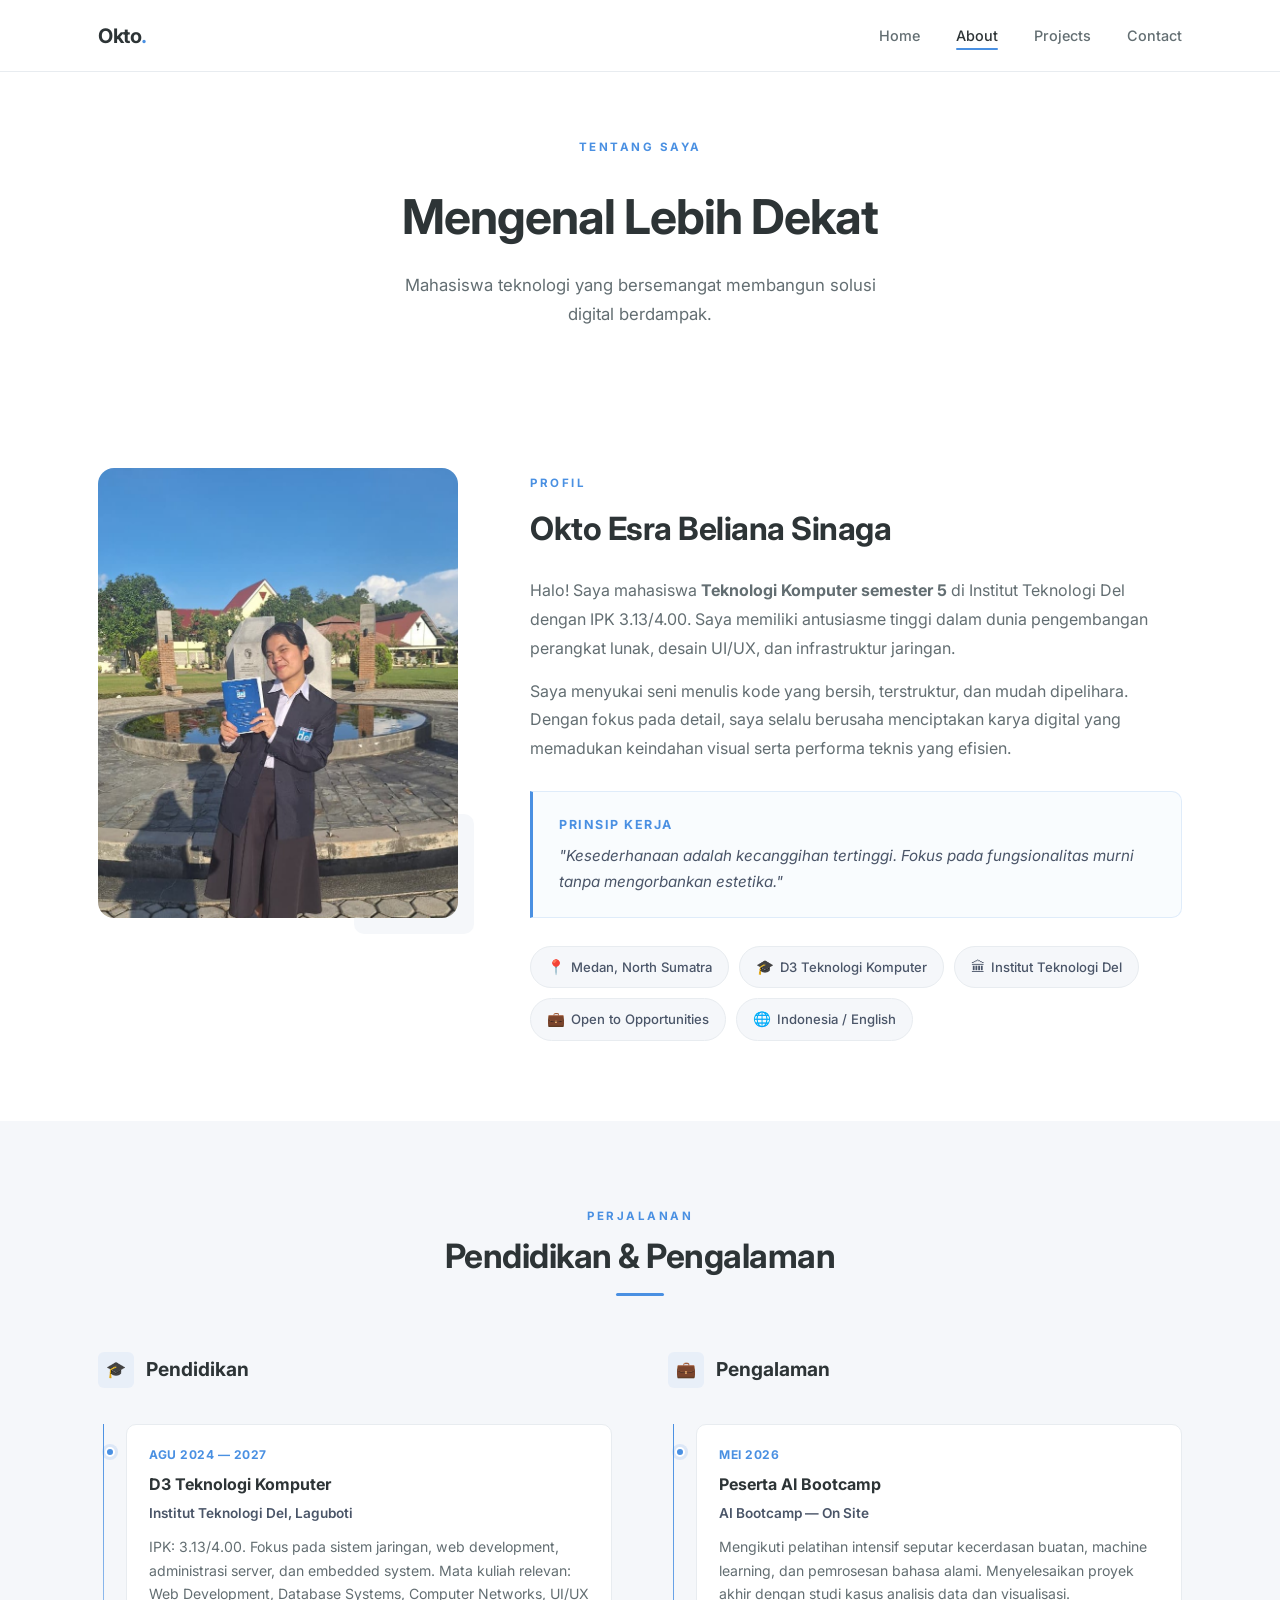
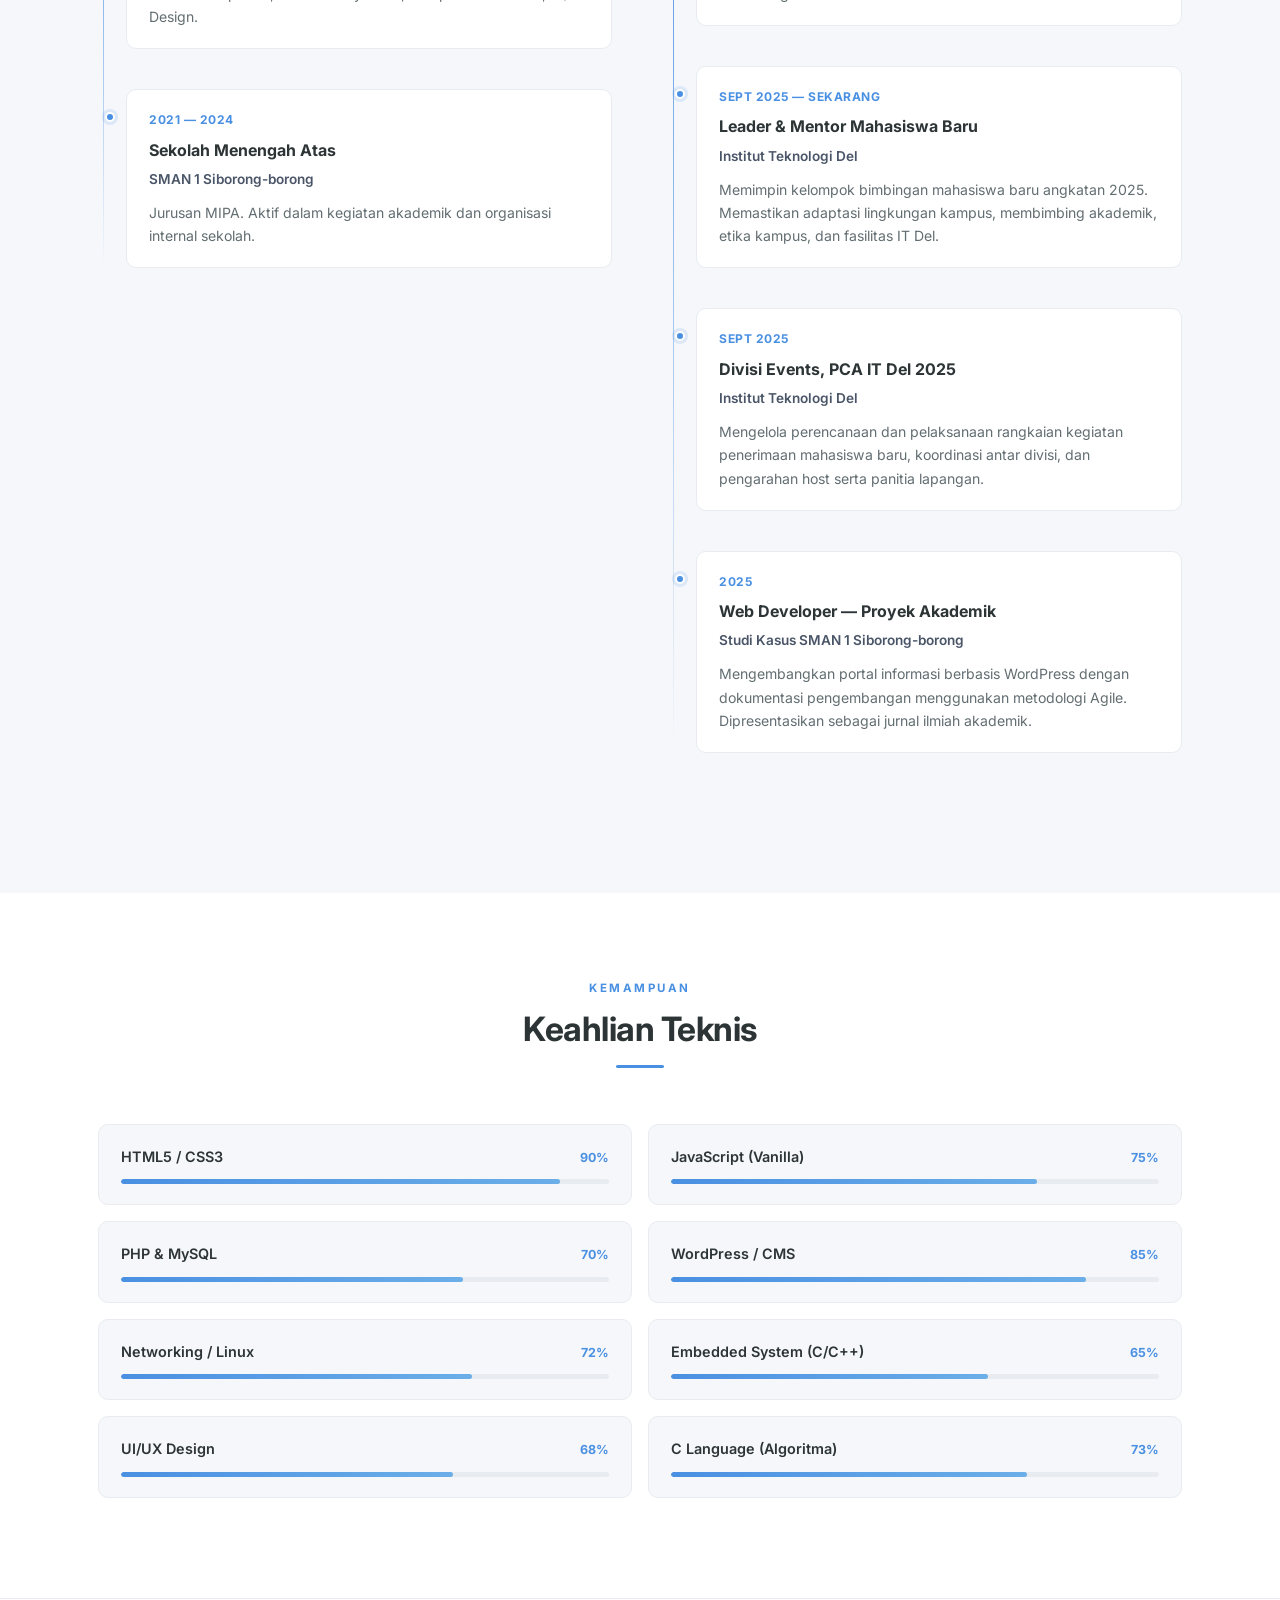
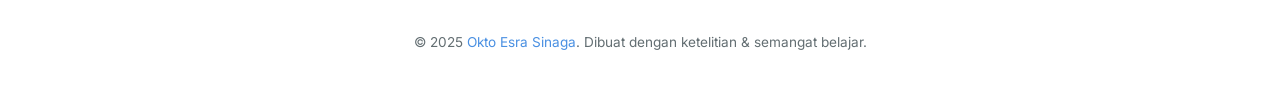
==== about.html @ 5b09cdba "upload portfolio" ====
<!DOCTYPE html>
<html lang="id">
<head>
    <meta charset="UTF-8">
    <meta name="viewport" content="width=device-width, initial-scale=1.0">
    <meta name="description" content="Tentang Okto Esra Sinaga — Mahasiswa Teknologi Komputer IT Del">
    <title>About | Okto Esra Sinaga</title>
    <link rel="stylesheet" href="css/style.css">
    <link rel="stylesheet" href="css/about.css">
</head>
<body>

    <!-- ══ NAVBAR ══ -->
    <nav class="navbar" id="navbar">
        <div class="nav-container">
            <a href="index.html" class="logo">Okto<span>.</span></a>
            <ul class="nav-links">
                <li><a href="index.html"    class="nav-item">Home</a></li>
                <li><a href="about.html"    class="nav-item active">About</a></li>
                <li><a href="projects.html" class="nav-item">Projects</a></li>
                <li><a href="contact.html"  class="nav-item">Contact</a></li>
            </ul>
            <div class="menu-toggle" id="mobile-menu">
                <span class="bar"></span>
                <span class="bar"></span>
                <span class="bar"></span>
            </div>
        </div>
    </nav>

    <!-- ══ PAGE HERO ══ -->
    <section class="page-hero">
        <div class="container">
            <div class="reveal">
                <span class="section-tag">Tentang Saya</span>
                <h1>Mengenal Lebih Dekat</h1>
                <p>Mahasiswa teknologi yang bersemangat membangun solusi digital berdampak.</p>
            </div>
        </div>
    </section>

    <!-- ══ ABOUT PROFILE ══ -->
    <section class="about-profile">
        <div class="container">
            <div class="about-container">

                <!-- Image -->
                <div class="about-img-wrap reveal-left">
                    <div class="about-img-box">
                        <img
                            src="assets/projects/WhatsApp Image 2026-06-15 at 14.28.25.jpeg"
                            alt="Okto Esra Sinaga"
                            onerror="this.src='https://placehold.co/400x500/F5F7FA/636E72?text=Okto+Esra'">
                    </div>
                </div>

                <!-- Info -->
                <div class="about-info reveal-right">
                    <span class="section-tag">Profil</span>
                    <h2>Okto Esra Beliana Sinaga</h2>

                    <p class="bio-text">
                        Halo! Saya mahasiswa <strong>Teknologi Komputer semester 5</strong> di Institut Teknologi Del
                        dengan IPK 3.13/4.00. Saya memiliki antusiasme tinggi dalam dunia
                        pengembangan perangkat lunak, desain UI/UX, dan infrastruktur jaringan.
                    </p>
                    <p class="bio-text">
                        Saya menyukai seni menulis kode yang bersih, terstruktur, dan mudah dipelihara.
                        Dengan fokus pada detail, saya selalu berusaha menciptakan karya digital yang
                        memadukan keindahan visual serta performa teknis yang efisien.
                    </p>

                    <div class="glass-box">
                        <h4>Prinsip Kerja</h4>
                        <p>"Kesederhanaan adalah kecanggihan tertinggi. Fokus pada fungsionalitas murni tanpa mengorbankan estetika."</p>
                    </div>

                    <div class="about-pills">
                        <span class="pill"><span class="pill-icon">📍</span> Medan, North Sumatra</span>
                        <span class="pill"><span class="pill-icon">🎓</span> D3 Teknologi Komputer</span>
                        <span class="pill"><span class="pill-icon">🏛</span> Institut Teknologi Del</span>
                        <span class="pill"><span class="pill-icon">💼</span> Open to Opportunities</span>
                        <span class="pill"><span class="pill-icon">🌐</span> Indonesia / English</span>
                    </div>
                </div>

            </div>
        </div>
    </section>

    <!-- ══ TIMELINE ══ -->
    <section class="timeline-section">
        <div class="container">
            <div class="section-header text-center reveal">
                <span class="section-tag">Perjalanan</span>
                <h2>Pendidikan &amp; Pengalaman</h2>
                <div class="divider"></div>
            </div>

            <div class="timeline-grid">
                <!-- Pendidikan -->
                <div class="reveal-left">
                    <div class="timeline-col-header">
                        <div class="timeline-col-icon">🎓</div>
                        <h3>Pendidikan</h3>
                    </div>
                    <div class="timeline-wrapper">
                        <div class="timeline-item">
                            <span class="time-period">Agu 2024 — 2027</span>
                            <h4>D3 Teknologi Komputer</h4>
                            <p class="institution">Institut Teknologi Del, Laguboti</p>
                            <p class="timeline-desc">
                                IPK: 3.13/4.00. Fokus pada sistem jaringan, web development,
                                administrasi server, dan embedded system. Mata kuliah relevan:
                                Web Development, Database Systems, Computer Networks, UI/UX Design.
                            </p>
                        </div>
                        <div class="timeline-item">
                            <span class="time-period">2021 — 2024</span>
                            <h4>Sekolah Menengah Atas</h4>
                            <p class="institution">SMAN 1 Siborong-borong</p>
                            <p class="timeline-desc">
                                Jurusan MIPA. Aktif dalam kegiatan akademik dan
                                organisasi internal sekolah.
                            </p>
                        </div>
                    </div>
                </div>

                <!-- Pengalaman -->
                <div class="reveal-right">
                    <div class="timeline-col-header">
                        <div class="timeline-col-icon">💼</div>
                        <h3>Pengalaman</h3>
                    </div>
                    <div class="timeline-wrapper">
                        <div class="timeline-item">
                            <span class="time-period">Mei 2026</span>
                            <h4>Peserta AI Bootcamp</h4>
                            <p class="institution">AI Bootcamp — On Site</p>
                            <p class="timeline-desc">
                                Mengikuti pelatihan intensif seputar kecerdasan buatan,
                                machine learning, dan pemrosesan bahasa alami. Menyelesaikan
                                proyek akhir dengan studi kasus analisis data dan visualisasi.
                            </p>
                        </div>
                        <div class="timeline-item">
                            <span class="time-period">Sept 2025 — Sekarang</span>
                            <h4>Leader &amp; Mentor Mahasiswa Baru</h4>
                            <p class="institution">Institut Teknologi Del</p>
                            <p class="timeline-desc">
                                Memimpin kelompok bimbingan mahasiswa baru angkatan 2025.
                                Memastikan adaptasi lingkungan kampus, membimbing akademik,
                                etika kampus, dan fasilitas IT Del.
                            </p>
                        </div>
                        <div class="timeline-item">
                            <span class="time-period">Sept 2025</span>
                            <h4>Divisi Events, PCA IT Del 2025</h4>
                            <p class="institution">Institut Teknologi Del</p>
                            <p class="timeline-desc">
                                Mengelola perencanaan dan pelaksanaan rangkaian kegiatan
                                penerimaan mahasiswa baru, koordinasi antar divisi, dan
                                pengarahan host serta panitia lapangan.
                            </p>
                        </div>
                        <div class="timeline-item">
                            <span class="time-period">2025</span>
                            <h4>Web Developer — Proyek Akademik</h4>
                            <p class="institution">Studi Kasus SMAN 1 Siborong-borong</p>
                            <p class="timeline-desc">
                                Mengembangkan portal informasi berbasis WordPress dengan
                                dokumentasi pengembangan menggunakan metodologi Agile.
                                Dipresentasikan sebagai jurnal ilmiah akademik.
                            </p>
                        </div>
                    </div>
                </div>
            </div>
        </div>
    </section>

    <!-- ══ SKILLS DETAIL ══ -->
    <section class="skills-detail-section">
        <div class="container">
            <div class="section-header text-center reveal">
                <span class="section-tag">Kemampuan</span>
                <h2>Keahlian Teknis</h2>
                <div class="divider"></div>
            </div>

            <div class="skills-detail-grid stagger">
                <div class="skill-bar-item reveal">
                    <div class="skill-bar-label">
                        <span>HTML5 / CSS3</span>
                        <span class="skill-percent">90%</span>
                    </div>
                    <div class="skill-track">
                        <div class="skill-fill" data-width="90"></div>
                    </div>
                </div>
                <div class="skill-bar-item reveal">
                    <div class="skill-bar-label">
                        <span>JavaScript (Vanilla)</span>
                        <span class="skill-percent">75%</span>
                    </div>
                    <div class="skill-track">
                        <div class="skill-fill" data-width="75"></div>
                    </div>
                </div>
                <div class="skill-bar-item reveal">
                    <div class="skill-bar-label">
                        <span>PHP &amp; MySQL</span>
                        <span class="skill-percent">70%</span>
                    </div>
                    <div class="skill-track">
                        <div class="skill-fill" data-width="70"></div>
                    </div>
                </div>
                <div class="skill-bar-item reveal">
                    <div class="skill-bar-label">
                        <span>WordPress / CMS</span>
                        <span class="skill-percent">85%</span>
                    </div>
                    <div class="skill-track">
                        <div class="skill-fill" data-width="85"></div>
                    </div>
                </div>
                <div class="skill-bar-item reveal">
                    <div class="skill-bar-label">
                        <span>Networking / Linux</span>
                        <span class="skill-percent">72%</span>
                    </div>
                    <div class="skill-track">
                        <div class="skill-fill" data-width="72"></div>
                    </div>
                </div>
                <div class="skill-bar-item reveal">
                    <div class="skill-bar-label">
                        <span>Embedded System (C/C++)</span>
                        <span class="skill-percent">65%</span>
                    </div>
                    <div class="skill-track">
                        <div class="skill-fill" data-width="65"></div>
                    </div>
                </div>
                <div class="skill-bar-item reveal">
                    <div class="skill-bar-label">
                        <span>UI/UX Design</span>
                        <span class="skill-percent">68%</span>
                    </div>
                    <div class="skill-track">
                        <div class="skill-fill" data-width="68"></div>
                    </div>
                </div>
                <div class="skill-bar-item reveal">
                    <div class="skill-bar-label">
                        <span>C Language (Algoritma)</span>
                        <span class="skill-percent">73%</span>
                    </div>
                    <div class="skill-track">
                        <div class="skill-fill" data-width="73"></div>
                    </div>
                </div>
            </div>
        </div>
    </section>

    <!-- ══ FOOTER ══ -->
    <footer>
        <p>© 2025 <span>Okto Esra Sinaga</span>. Dibuat dengan ketelitian &amp; semangat belajar.</p>
    </footer>

    <script src="js/script.js"></script>
</body>
</html>
---- css/style.css ----
/* ============================================
   GLOBAL STYLE — style.css
   Portfolio Okto Esra Sinaga
   ============================================ */

@import url('https://fonts.googleapis.com/css2?family=Inter:wght@300;400;500;600;700&family=Playfair+Display:wght@400;500;600&display=swap');

/* ─── Variables ─── */
:root {
    --bg-main:       #FFFFFF;
    --bg-soft:       #F5F7FA;
    --bg-card:       #FAFAFA;
    --accent:        #4A90E2;
    --accent-hover:  #357ABD;
    --accent-light:  rgba(74, 144, 226, 0.08);
    --text-dark:     #2D3436;
    --text-mid:      #4A5568;
    --text-muted:    #636E72;
    --border:        #E8ECF0;
    --border-hover:  #C9D4E0;
    --shadow-xs:     0 1px 4px rgba(0,0,0,0.04);
    --shadow-sm:     0 4px 16px rgba(0,0,0,0.05);
    --shadow-md:     0 8px 32px rgba(0,0,0,0.07);
    --shadow-lg:     0 16px 48px rgba(0,0,0,0.08);
    --radius-sm:     6px;
    --radius-md:     10px;
    --radius-lg:     16px;
    --radius-xl:     24px;
    --ease:          cubic-bezier(0.25, 0.46, 0.45, 0.94);
    --transition:    0.3s var(--ease);
    --font-sans:     'Inter', system-ui, -apple-system, sans-serif;
    --font-serif:    'Playfair Display', Georgia, serif;
    --nav-h:         72px;
}

/* ─── Reset ─── */
*, *::before, *::after { margin: 0; padding: 0; box-sizing: border-box; }

html {
    scroll-behavior: smooth;
    font-size: 16px;
    -webkit-font-smoothing: antialiased;
}

body {
    font-family: var(--font-sans);
    background-color: var(--bg-main);
    color: var(--text-dark);
    line-height: 1.7;
    overflow-x: hidden;
}

img { display: block; max-width: 100%; }
a  { text-decoration: none; color: inherit; }
ul { list-style: none; }
button { font-family: inherit; }

/* ─── Container ─── */
.container {
    width: 100%;
    max-width: 1140px;
    margin: 0 auto;
    padding: 0 28px;
}

/* ─── Navbar ─── */
.navbar {
    position: fixed;
    top: 0; left: 0;
    width: 100%;
    height: var(--nav-h);
    background: rgba(255,255,255,0.92);
    backdrop-filter: blur(12px);
    -webkit-backdrop-filter: blur(12px);
    border-bottom: 1px solid var(--border);
    z-index: 1000;
    transition: box-shadow var(--transition);
}

.navbar.scrolled { box-shadow: var(--shadow-sm); }

.nav-container {
    display: flex;
    align-items: center;
    justify-content: space-between;
    height: 100%;
    max-width: 1140px;
    margin: 0 auto;
    padding: 0 28px;
}

.logo {
    font-size: 1.25rem;
    font-weight: 700;
    letter-spacing: -0.5px;
    color: var(--text-dark);
}
.logo span { color: var(--accent); }

.nav-links {
    display: flex;
    gap: 36px;
}

.nav-item {
    font-size: 0.9rem;
    font-weight: 500;
    color: var(--text-muted);
    position: relative;
    padding: 6px 0;
    transition: color var(--transition);
}

.nav-item::after {
    content: '';
    position: absolute;
    bottom: 0; left: 0;
    width: 0; height: 2px;
    background: var(--accent);
    border-radius: 2px;
    transition: width var(--transition);
}

.nav-item:hover,
.nav-item.active {
    color: var(--text-dark);
}

.nav-item:hover::after,
.nav-item.active::after {
    width: 100%;
}

/* Hamburger */
.menu-toggle {
    display: none;
    flex-direction: column;
    gap: 5px;
    cursor: pointer;
    padding: 4px;
}
.bar {
    width: 24px; height: 2px;
    background: var(--text-dark);
    border-radius: 2px;
    transition: var(--transition);
}

.menu-toggle.active .bar:nth-child(1) { transform: translateY(7px) rotate(45deg); }
.menu-toggle.active .bar:nth-child(2) { opacity: 0; transform: scaleX(0); }
.menu-toggle.active .bar:nth-child(3) { transform: translateY(-7px) rotate(-45deg); }

/* ─── Buttons ─── */
.btn {
    display: inline-flex;
    align-items: center;
    gap: 8px;
    padding: 13px 28px;
    font-size: 0.9rem;
    font-weight: 600;
    border-radius: var(--radius-sm);
    border: 1.5px solid transparent;
    cursor: pointer;
    transition: all 0.3s var(--ease);
    white-space: nowrap;
}

.btn-primary {
    background: var(--text-dark);
    color: #fff;
    border-color: var(--text-dark);
}

.btn-primary:hover {
    background: var(--accent);
    border-color: var(--accent);
    transform: translateY(-2px);
    box-shadow: 0 6px 20px rgba(74,144,226,0.25);
}

.btn-secondary {
    background: transparent;
    color: var(--text-dark);
    border-color: var(--border);
}

.btn-secondary:hover {
    background: var(--bg-soft);
    border-color: var(--text-dark);
    transform: translateY(-2px);
}

/* ─── Section Headers ─── */
.section-tag {
    display: inline-block;
    font-size: 0.72rem;
    font-weight: 700;
    letter-spacing: 2.5px;
    text-transform: uppercase;
    color: var(--accent);
    margin-bottom: 10px;
}

.section-header { margin-bottom: 56px; }

.section-header h2 {
    font-size: 2.1rem;
    font-weight: 700;
    color: var(--text-dark);
    letter-spacing: -0.5px;
    line-height: 1.2;
}

.section-header p {
    font-size: 1.05rem;
    color: var(--text-muted);
    margin-top: 12px;
    max-width: 540px;
}

.text-center { text-align: center; }
.text-center .section-header p { margin: 12px auto 0; }

/* ─── Divider ─── */
.divider {
    width: 48px; height: 3px;
    background: var(--accent);
    border-radius: 2px;
    margin-top: 16px;
}
.text-center .divider { margin: 16px auto 0; }

/* ─── Global Keyframes ─── */
@keyframes fadeUp {
    from { opacity: 0; transform: translateY(32px); }
    to   { opacity: 1; transform: translateY(0); }
}

@keyframes fadeIn {
    from { opacity: 0; }
    to   { opacity: 1; }
}

@keyframes float {
    0%   { transform: translateY(0px); }
    50%  { transform: translateY(-12px); }
    100% { transform: translateY(0px); }
}

@keyframes slideLeft {
    from { opacity: 0; transform: translateX(-40px); }
    to   { opacity: 1; transform: translateX(0); }
}

@keyframes slideRight {
    from { opacity: 0; transform: translateX(40px); }
    to   { opacity: 1; transform: translateX(0); }
}

@keyframes reveal {
    from { opacity: 0; transform: translateY(24px); }
    to   { opacity: 1; transform: translateY(0); }
}

@keyframes scaleIn {
    from { opacity: 0; transform: scale(0.94); }
    to   { opacity: 1; transform: scale(1); }
}

@keyframes pulse {
    0%, 100% { transform: scale(1); opacity: 1; }
    50%       { transform: scale(1.05); opacity: 0.85; }
}

/* ─── Scroll Reveal Classes ─── */
.reveal {
    opacity: 0;
    transform: translateY(28px);
    transition: opacity 0.7s var(--ease), transform 0.7s var(--ease);
}

.reveal.visible {
    opacity: 1;
    transform: translateY(0);
}

.reveal-left {
    opacity: 0;
    transform: translateX(-32px);
    transition: opacity 0.7s var(--ease), transform 0.7s var(--ease);
}

.reveal-left.visible {
    opacity: 1;
    transform: translateX(0);
}

.reveal-right {
    opacity: 0;
    transform: translateX(32px);
    transition: opacity 0.7s var(--ease), transform 0.7s var(--ease);
}

.reveal-right.visible {
    opacity: 1;
    transform: translateX(0);
}

/* Stagger delays for children */
.stagger > *:nth-child(1) { transition-delay: 0s; }
.stagger > *:nth-child(2) { transition-delay: 0.08s; }
.stagger > *:nth-child(3) { transition-delay: 0.16s; }
.stagger > *:nth-child(4) { transition-delay: 0.24s; }
.stagger > *:nth-child(5) { transition-delay: 0.32s; }
.stagger > *:nth-child(6) { transition-delay: 0.40s; }

/* ─── Footer ─── */
footer {
    padding: 32px 0;
    text-align: center;
    border-top: 1px solid var(--border);
    color: var(--text-muted);
    font-size: 0.85rem;
}

footer span { color: var(--accent); }

/* ─── Responsive Navbar ─── */
@media (max-width: 768px) {
    .nav-links {
        position: fixed;
        top: var(--nav-h);
        left: 0; right: 0;
        background: rgba(255,255,255,0.98);
        backdrop-filter: blur(16px);
        flex-direction: column;
        align-items: center;
        gap: 0;
        padding: 20px 0 40px;
        border-bottom: 1px solid var(--border);
        transform: translateY(-120%);
        opacity: 0;
        transition: transform 0.4s var(--ease), opacity 0.4s var(--ease);
        pointer-events: none;
    }

    .nav-links.open {
        transform: translateY(0);
        opacity: 1;
        pointer-events: all;
    }

    .nav-links li { width: 100%; }

    .nav-item {
        display: block;
        padding: 16px 28px;
        font-size: 1rem;
    }

    .nav-item::after { display: none; }

    .menu-toggle { display: flex; }

    .container { padding: 0 20px; }
}
---- css/about.css ----
/* ============================================
   ABOUT PAGE — about.css
   ============================================ */

.page-hero {
    padding: calc(var(--nav-h) + 60px) 0 60px;
    background: var(--bg-main);
    text-align: center;
}

.page-hero h1 {
    font-size: clamp(2rem, 4vw, 3rem);
    font-weight: 700;
    letter-spacing: -1px;
    color: var(--text-dark);
    margin: 8px 0 14px;
}

.page-hero p {
    font-size: 1.05rem;
    color: var(--text-muted);
    max-width: 480px;
    margin: 0 auto;
}

/* ─── About Profile Section ─── */
.about-profile {
    padding: 80px 0;
    background: var(--bg-main);
}

.about-container {
    display: grid;
    grid-template-columns: 360px 1fr;
    gap: 72px;
    align-items: start;
}

/* Image Side */
.about-img-wrap {
    position: relative;
}

.about-img-box {
    border-radius: var(--radius-lg);
    overflow: hidden;
    background: var(--bg-soft);
    aspect-ratio: 4/5;
    position: relative;
}

.about-img-box img {
    width: 100%; height: 100%;
    object-fit: cover;
    transition: transform 0.6s var(--ease);
}

.about-img-box:hover img { transform: scale(1.03); }

/* Accent decorative shape */
.about-img-wrap::after {
    content: '';
    position: absolute;
    bottom: -16px;
    right: -16px;
    width: 120px;
    height: 120px;
    background: var(--bg-soft);
    border-radius: var(--radius-md);
    z-index: -1;
}

/* Info Side */
.about-info .section-tag { margin-bottom: 8px; }

.about-info h2 {
    font-size: 2rem;
    font-weight: 700;
    letter-spacing: -0.5px;
    color: var(--text-dark);
    margin-bottom: 20px;
}

.about-info .bio-text {
    font-size: 1rem;
    color: var(--text-muted);
    line-height: 1.8;
    margin-bottom: 14px;
}

/* Glass quote */
.glass-box {
    margin-top: 28px;
    padding: 22px 26px;
    background: rgba(74, 144, 226, 0.03);
    border: 1px solid rgba(74, 144, 226, 0.15);
    border-left: 3px solid var(--accent);
    border-radius: 0 var(--radius-md) var(--radius-md) 0;
    backdrop-filter: blur(6px);
}

.glass-box h4 {
    font-size: 0.78rem;
    font-weight: 700;
    letter-spacing: 1.5px;
    text-transform: uppercase;
    color: var(--accent);
    margin-bottom: 8px;
}

.glass-box p {
    font-style: italic;
    font-size: 0.95rem;
    color: var(--text-mid);
    line-height: 1.7;
}

/* Quick Info Pills */
.about-pills {
    display: flex;
    flex-wrap: wrap;
    gap: 10px;
    margin-top: 28px;
}

.pill {
    display: inline-flex;
    align-items: center;
    gap: 6px;
    padding: 8px 16px;
    background: var(--bg-soft);
    border: 1px solid var(--border);
    border-radius: 40px;
    font-size: 0.82rem;
    font-weight: 500;
    color: var(--text-mid);
    transition: all var(--transition);
}

.pill:hover {
    background: var(--accent-light);
    border-color: rgba(74,144,226,0.3);
    color: var(--accent);
}

.pill-icon { font-size: 0.9rem; }

/* ─── Timeline Section ─── */
.timeline-section {
    padding: 80px 0 100px;
    background: var(--bg-soft);
}

.timeline-grid {
    display: grid;
    grid-template-columns: 1fr 1fr;
    gap: 56px;
}

.timeline-col-header {
    display: flex;
    align-items: center;
    gap: 12px;
    margin-bottom: 36px;
}

.timeline-col-header h3 {
    font-size: 1.2rem;
    font-weight: 700;
    color: var(--text-dark);
}

.timeline-col-icon {
    width: 36px; height: 36px;
    background: var(--accent-light);
    border-radius: var(--radius-sm);
    display: flex;
    align-items: center;
    justify-content: center;
    font-size: 1rem;
}

.timeline-wrapper {
    position: relative;
    padding-left: 28px;
}

.timeline-wrapper::before {
    content: '';
    position: absolute;
    left: 5px; top: 0;
    bottom: 0;
    width: 1px;
    background: linear-gradient(to bottom, var(--accent), transparent);
}

.timeline-item {
    position: relative;
    margin-bottom: 40px;
    padding: 20px 22px;
    background: var(--bg-main);
    border: 1px solid var(--border);
    border-radius: var(--radius-md);
    transition: all var(--transition);
}

.timeline-item:hover {
    border-color: rgba(74,144,226,0.25);
    box-shadow: var(--shadow-sm);
    transform: translateX(4px);
}

.timeline-item::before {
    content: '';
    position: absolute;
    left: -22px; top: 22px;
    width: 10px; height: 10px;
    background: var(--accent);
    border: 2px solid var(--bg-main);
    border-radius: 50%;
    box-shadow: 0 0 0 3px rgba(74,144,226,0.15);
}

.time-period {
    font-size: 0.75rem;
    font-weight: 700;
    color: var(--accent);
    letter-spacing: 0.5px;
    text-transform: uppercase;
    margin-bottom: 6px;
    display: block;
}

.timeline-item h4 {
    font-size: 1rem;
    font-weight: 700;
    color: var(--text-dark);
    margin-bottom: 4px;
}

.institution {
    font-size: 0.85rem;
    font-weight: 600;
    color: var(--text-mid);
    margin-bottom: 10px;
}

.timeline-desc {
    font-size: 0.88rem;
    color: var(--text-muted);
    line-height: 1.65;
}

/* ─── Skills Bar Section ─── */
.skills-detail-section {
    padding: 80px 0 100px;
    background: var(--bg-main);
}

.skills-detail-grid {
    display: grid;
    grid-template-columns: 1fr 1fr;
    gap: 16px;
}

.skill-bar-item {
    padding: 20px 22px;
    background: var(--bg-soft);
    border: 1px solid var(--border);
    border-radius: var(--radius-md);
    transition: all var(--transition);
}

.skill-bar-item:hover {
    box-shadow: var(--shadow-sm);
    border-color: var(--border-hover);
}

.skill-bar-label {
    display: flex;
    justify-content: space-between;
    align-items: center;
    margin-bottom: 10px;
}

.skill-bar-label span:first-child {
    font-size: 0.9rem;
    font-weight: 600;
    color: var(--text-dark);
}

.skill-percent {
    font-size: 0.78rem;
    font-weight: 700;
    color: var(--accent);
}

.skill-track {
    height: 5px;
    background: var(--border);
    border-radius: 3px;
    overflow: hidden;
}

.skill-fill {
    height: 100%;
    background: linear-gradient(90deg, var(--accent), #6BAEE8);
    border-radius: 3px;
    width: 0;
    transition: width 1.2s var(--ease);
}

/* ─── Responsive ─── */
@media (max-width: 1024px) {
    .about-container { grid-template-columns: 1fr; gap: 40px; }
    .about-img-wrap { max-width: 320px; margin: 0 auto; }
    .timeline-grid  { grid-template-columns: 1fr; gap: 40px; }
    .skills-detail-grid { grid-template-columns: 1fr; }
}
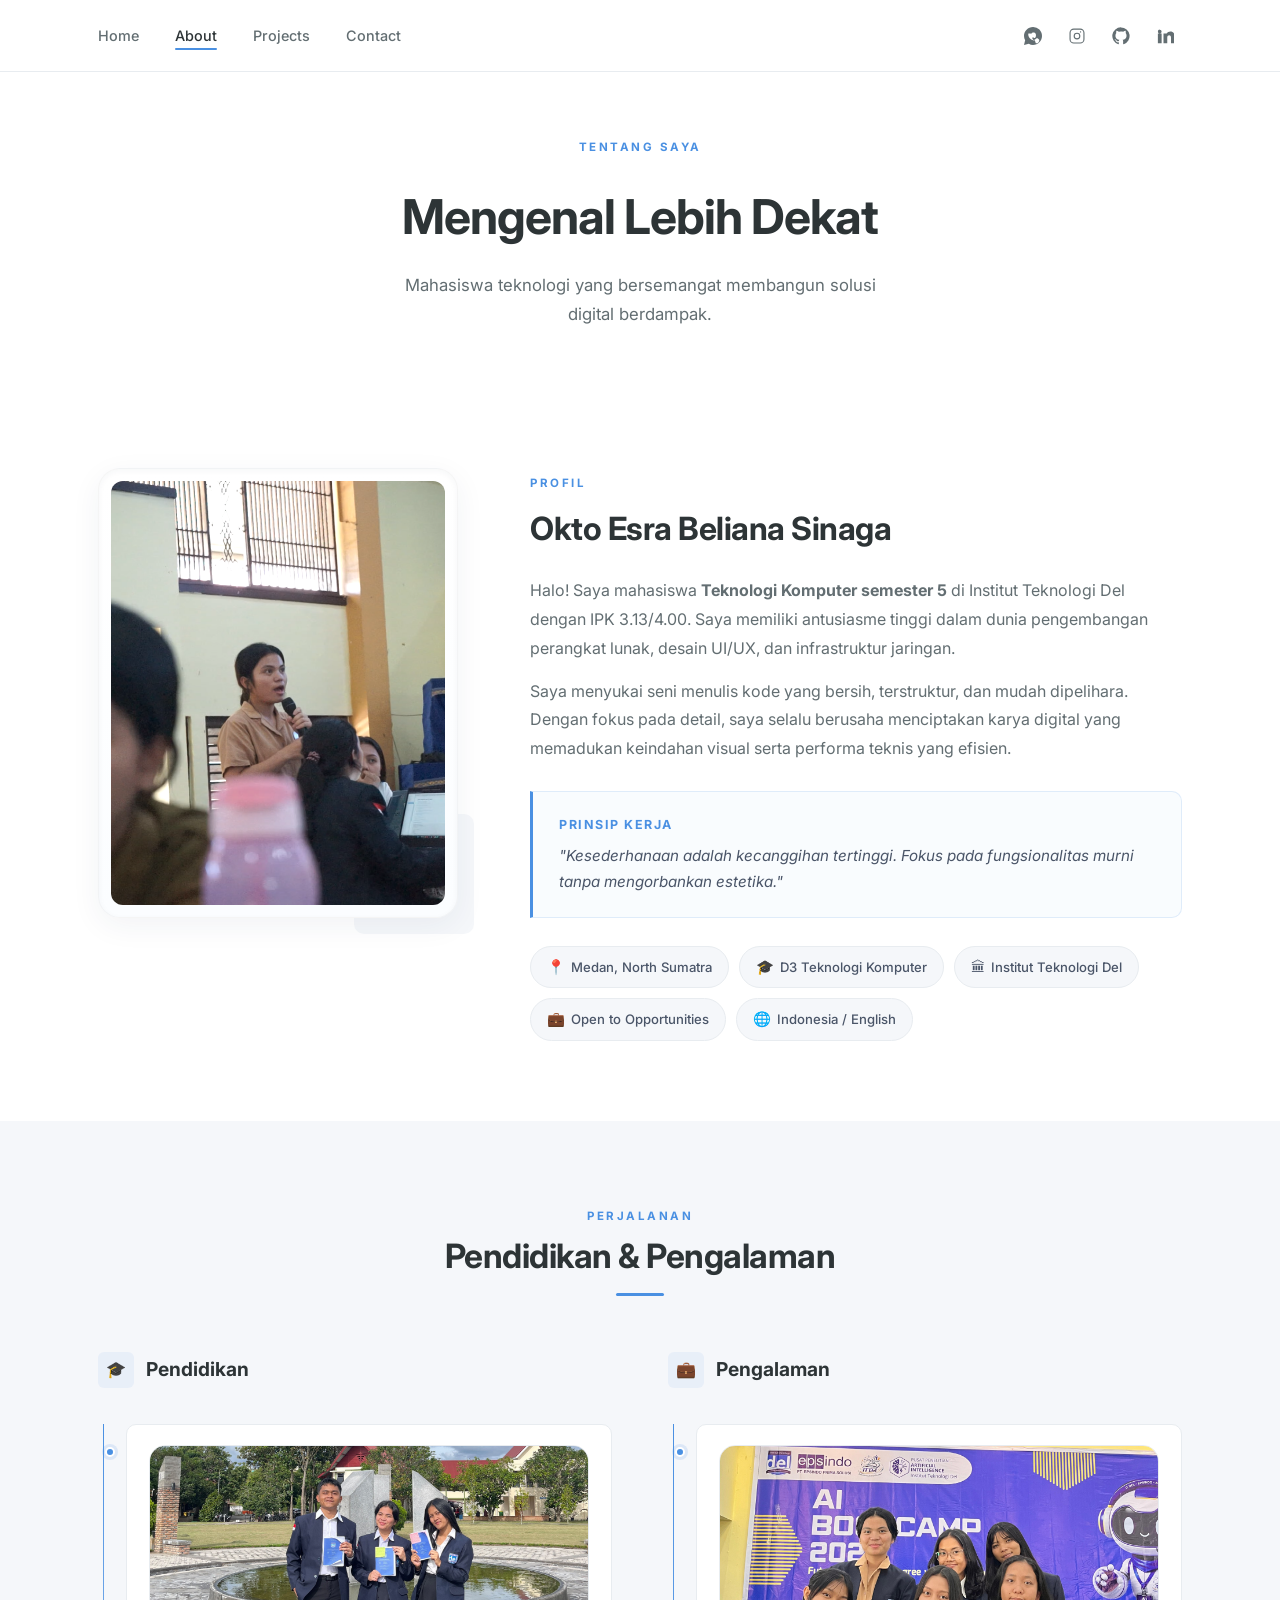
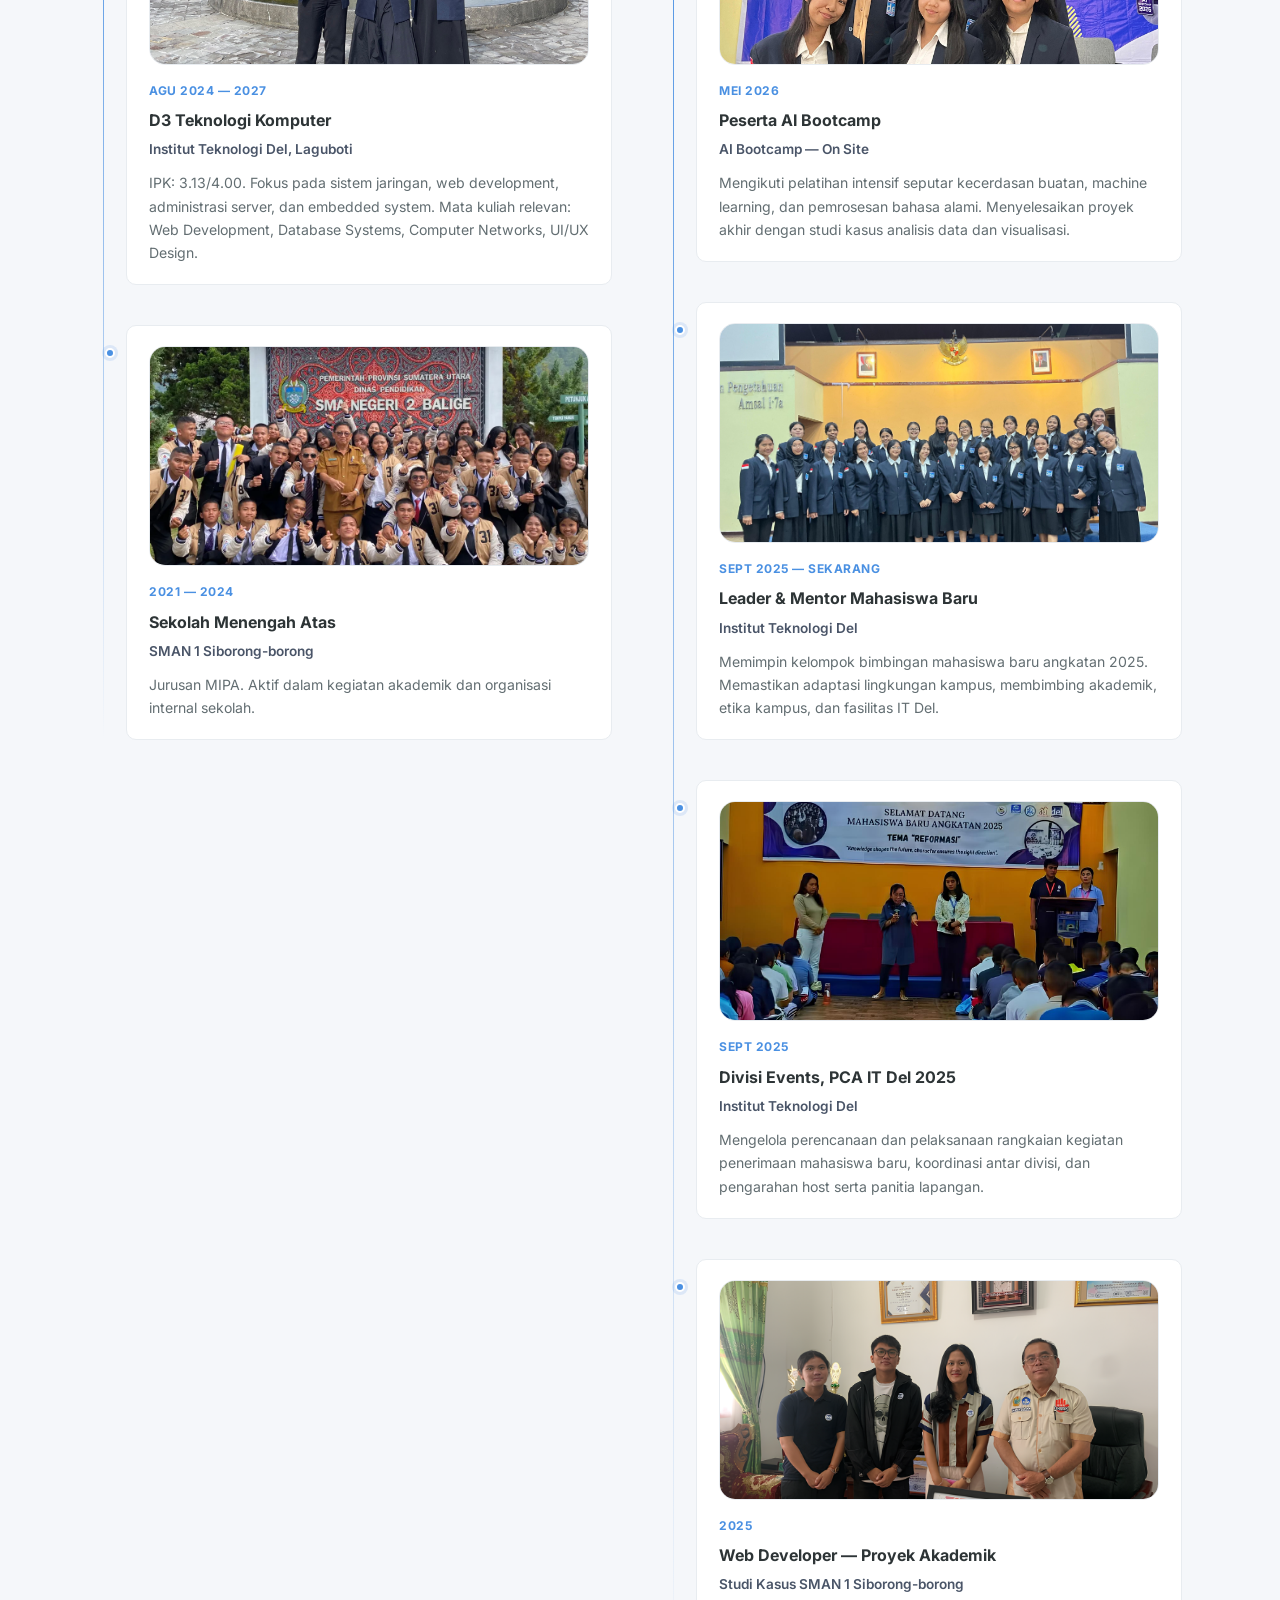
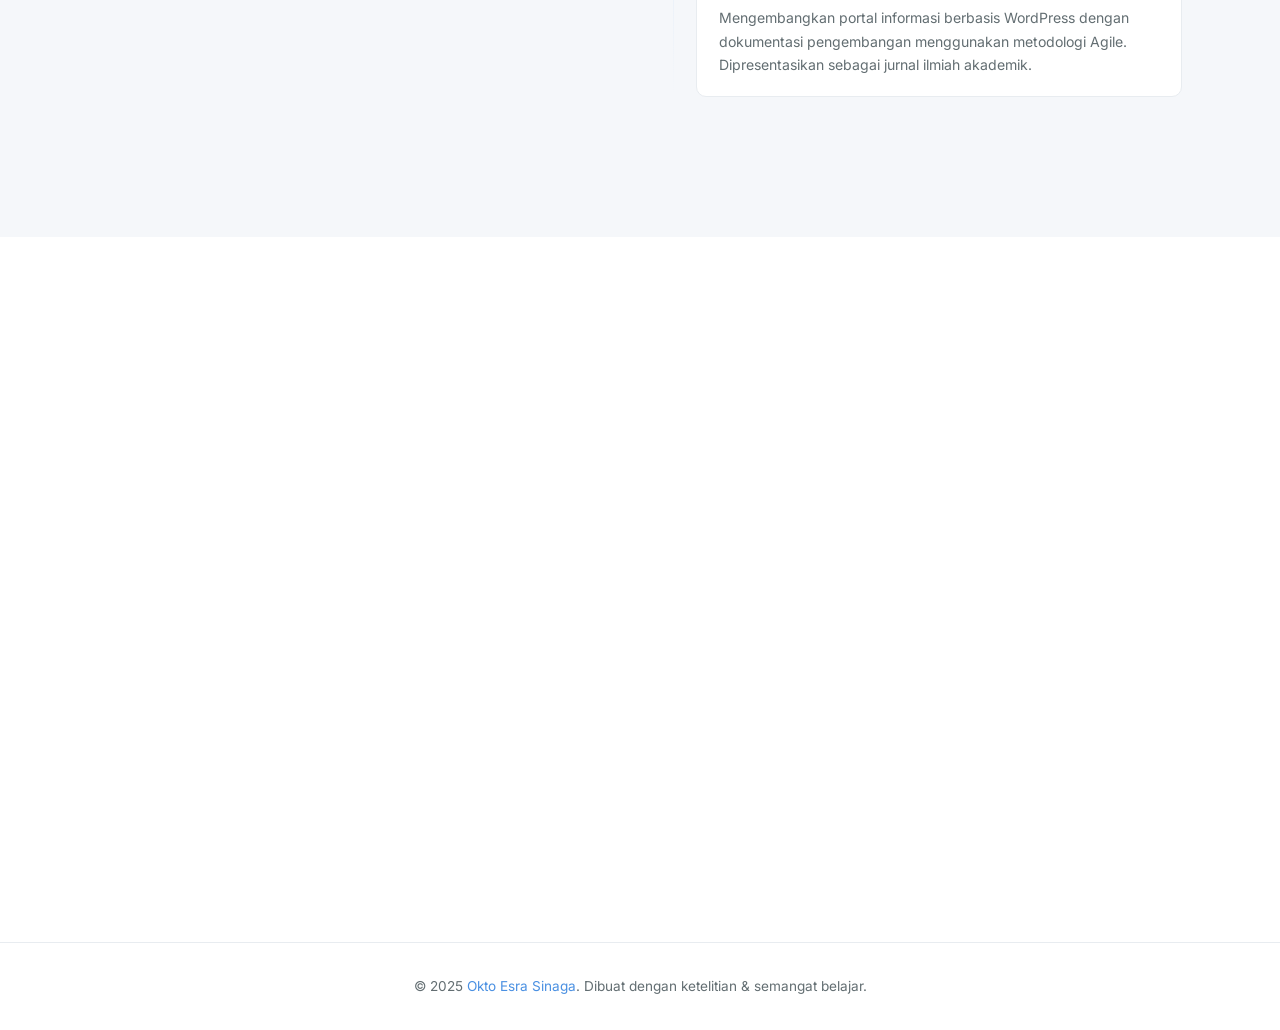
==== commit e1856f73: "Update portfolio" ====
--- a/about.html
+++ b/about.html
@@ -13,13 +13,18 @@
     <!-- ══ NAVBAR ══ -->
     <nav class="navbar" id="navbar">
         <div class="nav-container">
-            <a href="index.html" class="logo">Okto<span>.</span></a>
             <ul class="nav-links">
                 <li><a href="index.html"    class="nav-item">Home</a></li>
                 <li><a href="about.html"    class="nav-item active">About</a></li>
                 <li><a href="projects.html" class="nav-item">Projects</a></li>
                 <li><a href="contact.html"  class="nav-item">Contact</a></li>
             </ul>
+            <div class="nav-social">
+                <a href="https://wa.me/6281234567890" class="nav-social-link" target="_blank" rel="noreferrer noopener" aria-label="WhatsApp"><svg viewBox="0 0 24 24" aria-hidden="true"><path d="M20.52 3.48A11.93 11.93 0 0 0 12 0C5.37 0 0 5.37 0 12c0 2.12.56 4.08 1.53 5.77L0 24l6.43-1.68A11.94 11.94 0 0 0 12 24c6.63 0 12-5.37 12-12 0-3.21-1.25-6.2-3.48-8.52Zm-6.14 14.3c-.43.12-.78.22-1.16.22-.72 0-1.44-.19-2.16-.57-1.86-.78-3.46-2.2-4.5-4.02-.63-1.16-.94-2.34-.87-3.6.05-1.05.3-1.07.96-1.09.52-.02 1.07-.01 1.6.02.47.03.66.14.8.18.13.03.28.05.44-.02.05-.01.42-.17.51-.22.16-.08.3-.18.44-.28.24-.19.39-.42.66-.6.24-.16.5-.27.8-.34.54-.12 1.07-.12 1.61 0 .58.13.93.35 1.2.57.26.21.49.45.65.72.24.38.42.8.5 1.33.05.33.08.7.08 1.14 0 .84-.16 1.58-.48 2.23-.15.3-.47.75-.58.9-.1.13-.2.25-.29.29-.25.09-.55.02-.8-.12-.25-.14-.81-.38-1.14-.5-.28-.1-.54-.15-.72-.15-.22 0-.36.03-.44.05-.12.03-.18.09-.25.16-.06.06-.13.15-.16.27-.03.13-.03.31.01.54.05.25.16.6.34.95.34.62.72 1.04 1.06 1.26.34.21.68.26.99.2.29-.05.7-.24 1.19-.56.28-.18.61-.47 1-.84.02-.02.04-.03.06-.05.12-.12.24-.21.34-.28.05-.04.09-.08.14-.12.15-.13.28-.22.39-.27.13-.06.3-.11.5-.11.64 0 1.27.15 1.8.45.5.28.9.67 1.14 1.17.24.5.33 1.08.27 1.64-.12 1.08-.72 2-1.56 2.62-.86.63-1.93.88-2.99.7Z"/></svg></a>
+                <a href="https://instagram.com/yourusername" class="nav-social-link" target="_blank" rel="noreferrer noopener" aria-label="Instagram"><svg viewBox="0 0 24 24" aria-hidden="true"><path d="M7.75 2h8.5A5.75 5.75 0 0 1 22 7.75v8.5A5.75 5.75 0 0 1 16.25 22h-8.5A5.75 5.75 0 0 1 2 16.25v-8.5A5.75 5.75 0 0 1 7.75 2Zm0 1.5A4.25 4.25 0 0 0 3.5 7.75v8.5A4.25 4.25 0 0 0 7.75 20.5h8.5A4.25 4.25 0 0 0 20.5 16.25v-8.5A4.25 4.25 0 0 0 16.25 3.5h-8.5Zm8.88 2.13a.88.88 0 1 1 0 1.75.88.88 0 0 1 0-1.75ZM12 7.5a4.5 4.5 0 1 1 0 9 4.5 4.5 0 0 1 0-9Zm0 1.5a3 3 0 1 0 0 6 3 3 0 0 0 0-6Z"/></svg></a>
+                <a href="https://github.com/yourusername" class="nav-social-link" target="_blank" rel="noreferrer noopener" aria-label="GitHub"><svg viewBox="0 0 24 24" aria-hidden="true"><path d="M12 .5a11.5 11.5 0 0 0-3.64 22.44c.58.1.79-.25.79-.56 0-.28-.01-1.02-.02-2-3.22.7-3.9-1.55-3.9-1.55-.53-1.35-1.28-1.71-1.28-1.71-1.05-.72.08-.7.08-.7 1.16.08 1.77 1.19 1.77 1.19 1.03 1.77 2.7 1.26 3.36.97.1-.76.4-1.26.72-1.55-2.57-.29-5.27-1.29-5.27-5.74 0-1.27.45-2.31 1.19-3.13-.12-.29-.52-1.45.11-3.02 0 0 .97-.31 3.18 1.19a11.02 11.02 0 0 1 2.9-.39c.98 0 1.97.13 2.9.39 2.2-1.5 3.17-1.19 3.17-1.19.63 1.57.24 2.73.12 3.02.74.82 1.19 1.86 1.19 3.13 0 4.45-2.7 5.44-5.28 5.73.41.35.78 1.06.78 2.14 0 1.55-.01 2.8-.01 3.17 0 .31.21.67.8.56A11.5 11.5 0 0 0 12 .5Z"/></svg></a>
+                <a href="https://linkedin.com/in/yourusername" class="nav-social-link" target="_blank" rel="noreferrer noopener" aria-label="LinkedIn"><svg viewBox="0 0 24 24" aria-hidden="true"><path d="M4.98 3.5a2.5 2.5 0 1 1-.01 5.01 2.5 2.5 0 0 1 .01-5.01ZM2.5 21.5h5V8.75h-5V21.5Zm7.5 0h5v-7.3c0-3.9 5-4.2 5 0v7.3h5v-8.8c0-8.2-8.8-7.9-10.8-3.9V8.75h-4.2V21.5Z"/></svg></a>
+            </div>
             <div class="menu-toggle" id="mobile-menu">
                 <span class="bar"></span>
                 <span class="bar"></span>
@@ -44,13 +49,13 @@
         <div class="container">
             <div class="about-container">
 
-                <!-- Image -->
+                <!-- Image (wall style) -->
                 <div class="about-img-wrap reveal-left">
-                    <div class="about-img-box">
+                    <div class="about-img-box wall-style">
                         <img
-                            src="assets/projects/WhatsApp Image 2026-06-15 at 14.28.25.jpeg"
+                            src="assets/about/Screenshot 2026-08-10 152230.png"
                             alt="Okto Esra Sinaga"
-                            onerror="this.src='https://placehold.co/400x500/F5F7FA/636E72?text=Okto+Esra'">
+                            onerror="this.src='https://placehold.co/600x800/F5F7FA/636E72?text=Okto+Esra'">
                     </div>
                 </div>
 
@@ -106,6 +111,9 @@
                     </div>
                     <div class="timeline-wrapper">
                         <div class="timeline-item">
+                            <div class="timeline-photo">
+                                <img src="assets/about/IMG-20260610-WA0049.jpg.jpeg" alt="Institut Teknologi Del" onerror="this.src='https://placehold.co/400x240/F5F7FA/636E72?text=IT+Del'">
+                            </div>
                             <span class="time-period">Agu 2024 — 2027</span>
                             <h4>D3 Teknologi Komputer</h4>
                             <p class="institution">Institut Teknologi Del, Laguboti</p>
@@ -116,6 +124,9 @@
                             </p>
                         </div>
                         <div class="timeline-item">
+                            <div class="timeline-photo">
+                                <img src="assets/about/654320651_18084388901339641_1363516200887451297_n.webp" alt="SMAN 1 Siborong-borong" onerror="this.src='https://placehold.co/400x240/F5F7FA/636E72?text=SMAN+1'">
+                            </div>
                             <span class="time-period">2021 — 2024</span>
                             <h4>Sekolah Menengah Atas</h4>
                             <p class="institution">SMAN 1 Siborong-borong</p>
@@ -135,6 +146,9 @@
                     </div>
                     <div class="timeline-wrapper">
                         <div class="timeline-item">
+                            <div class="timeline-photo">
+                                <img src="assets/about/IMG-20260530-WA0311.png" alt="AI Bootcamp" onerror="this.src='https://placehold.co/400x240/F5F7FA/636E72?text=AI+Bootcamp'">
+                            </div>
                             <span class="time-period">Mei 2026</span>
                             <h4>Peserta AI Bootcamp</h4>
                             <p class="institution">AI Bootcamp — On Site</p>
@@ -145,6 +159,9 @@
                             </p>
                         </div>
                         <div class="timeline-item">
+                            <div class="timeline-photo">
+                                <img src="assets/about/1000134125.jpg.jpeg" alt="Leader & Mentor Mahasiswa Baru" onerror="this.src='https://placehold.co/400x240/F5F7FA/636E72?text=Leader+Mentor'">
+                            </div>
                             <span class="time-period">Sept 2025 — Sekarang</span>
                             <h4>Leader &amp; Mentor Mahasiswa Baru</h4>
                             <p class="institution">Institut Teknologi Del</p>
@@ -155,6 +172,9 @@
                             </p>
                         </div>
                         <div class="timeline-item">
+                            <div class="timeline-photo">
+                                <img src="assets/about/1000134126.jpg (1).jpeg" alt="Divisi Events PCA IT Del" onerror="this.src='https://placehold.co/400x240/F5F7FA/636E72?text=Event+Team'">
+                            </div>
                             <span class="time-period">Sept 2025</span>
                             <h4>Divisi Events, PCA IT Del 2025</h4>
                             <p class="institution">Institut Teknologi Del</p>
@@ -165,6 +185,9 @@
                             </p>
                         </div>
                         <div class="timeline-item">
+                            <div class="timeline-photo">
+                                <img src="assets/about/Picture1.png" alt="Web Developer Proyek Akademik" onerror="this.src='https://placehold.co/400x240/F5F7FA/636E72?text=Web+Developer'">
+                            </div>
                             <span class="time-period">2025</span>
                             <h4>Web Developer — Proyek Akademik</h4>
                             <p class="institution">Studi Kasus SMAN 1 Siborong-borong</p>
@@ -272,5 +295,6 @@
     </footer>
 
     <script src="js/script.js"></script>
+    
 </body>
 </html>
--- a/css/style.css
+++ b/css/style.css
@@ -102,6 +102,36 @@
     gap: 36px;
 }
 
+.nav-social {
+    display: flex;
+    align-items: center;
+    gap: 10px;
+    margin-left: auto;
+}
+
+.nav-social-link {
+    display: inline-flex;
+    align-items: center;
+    justify-content: center;
+    width: 34px;
+    height: 34px;
+    border-radius: 50%;
+    color: var(--text-muted);
+    transition: color var(--transition), background var(--transition), transform var(--transition);
+}
+
+.nav-social-link:hover {
+    color: var(--accent);
+    background: rgba(74, 144, 226, 0.08);
+    transform: translateY(-1px);
+}
+
+.nav-social-link svg {
+    width: 18px;
+    height: 18px;
+    fill: currentColor;
+}
+
 .nav-item {
     font-size: 0.9rem;
     font-weight: 500;
--- a/css/about.css
+++ b/css/about.css
@@ -49,13 +49,30 @@
     position: relative;
 }
 
-.about-img-box img {
+.about-img-box img,
+.about-img-box video {
     width: 100%; height: 100%;
     object-fit: cover;
     transition: transform 0.6s var(--ease);
-}
-
-.about-img-box:hover img { transform: scale(1.03); }
+    display: block;
+}
+
+.about-img-box video { background: #000; }
+
+.about-img-box:hover img,
+.about-img-box:hover video { transform: scale(1.03); }
+
+/* Wall / framed photo style */
+.about-img-box.wall-style {
+    padding: 12px;
+    background: linear-gradient(180deg, #ffffff, #fbfdff);
+    border-radius: calc(var(--radius-lg) + 6px);
+    box-shadow: 0 8px 30px rgba(37,51,84,0.06), 0 2px 6px rgba(37,51,84,0.04) inset;
+    border: 1px solid rgba(0,0,0,0.04);
+}
+.about-img-box.wall-style img {
+    border-radius: calc(var(--radius-lg) - 4px);
+}
 
 /* Accent decorative shape */
 .about-img-wrap::after {
@@ -194,7 +211,7 @@
     background: linear-gradient(to bottom, var(--accent), transparent);
 }
 
-.timeline-item {
+ .timeline-item {
     position: relative;
     margin-bottom: 40px;
     padding: 20px 22px;
@@ -202,6 +219,27 @@
     border: 1px solid var(--border);
     border-radius: var(--radius-md);
     transition: all var(--transition);
+}
+
+.timeline-photo {
+    width: 100%;
+    max-height: 220px;
+    overflow: hidden;
+    border-radius: var(--radius-lg);
+    margin-bottom: 16px;
+    border: 1px solid var(--border);
+}
+
+.timeline-photo img {
+    width: 100%;
+    height: 220px;
+    object-fit: cover;
+    display: block;
+    transition: transform 0.4s var(--ease);
+}
+
+.timeline-photo img:hover {
+    transform: scale(1.05);
 }
 
 .timeline-item:hover {
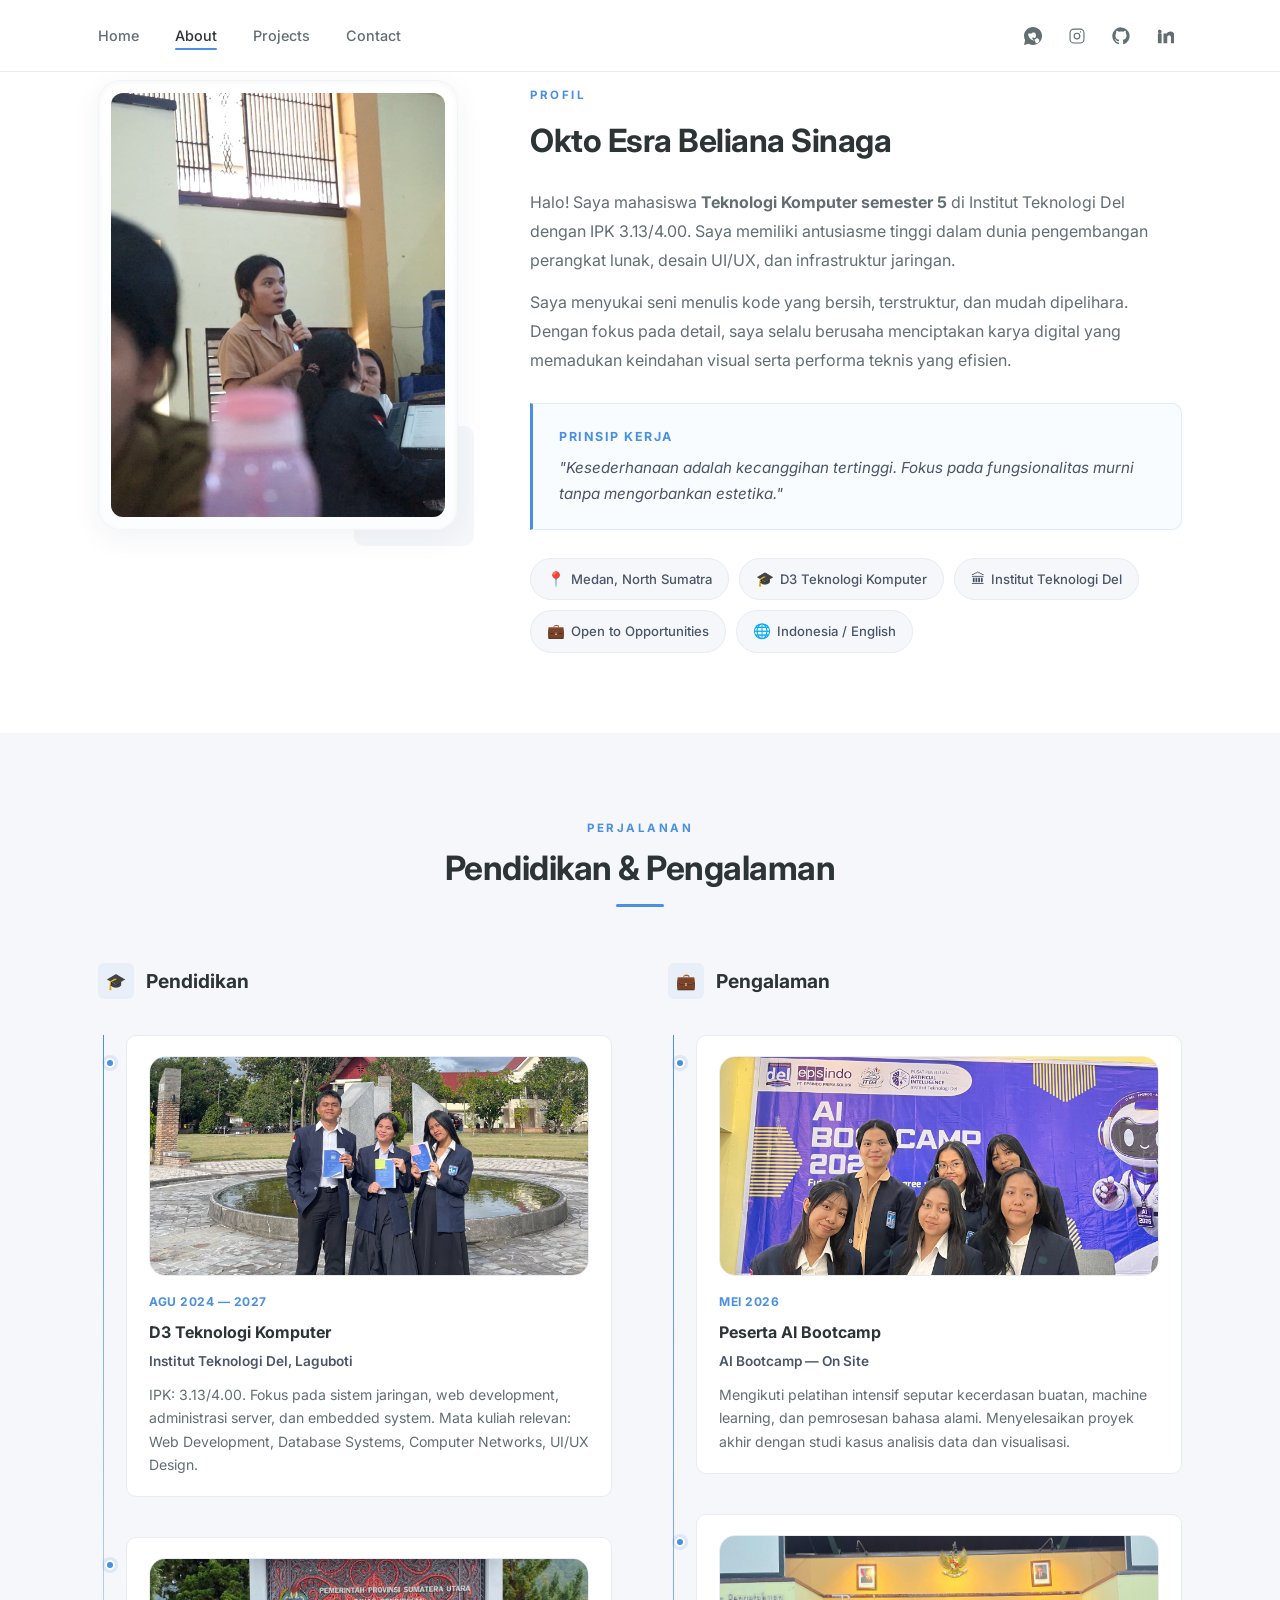
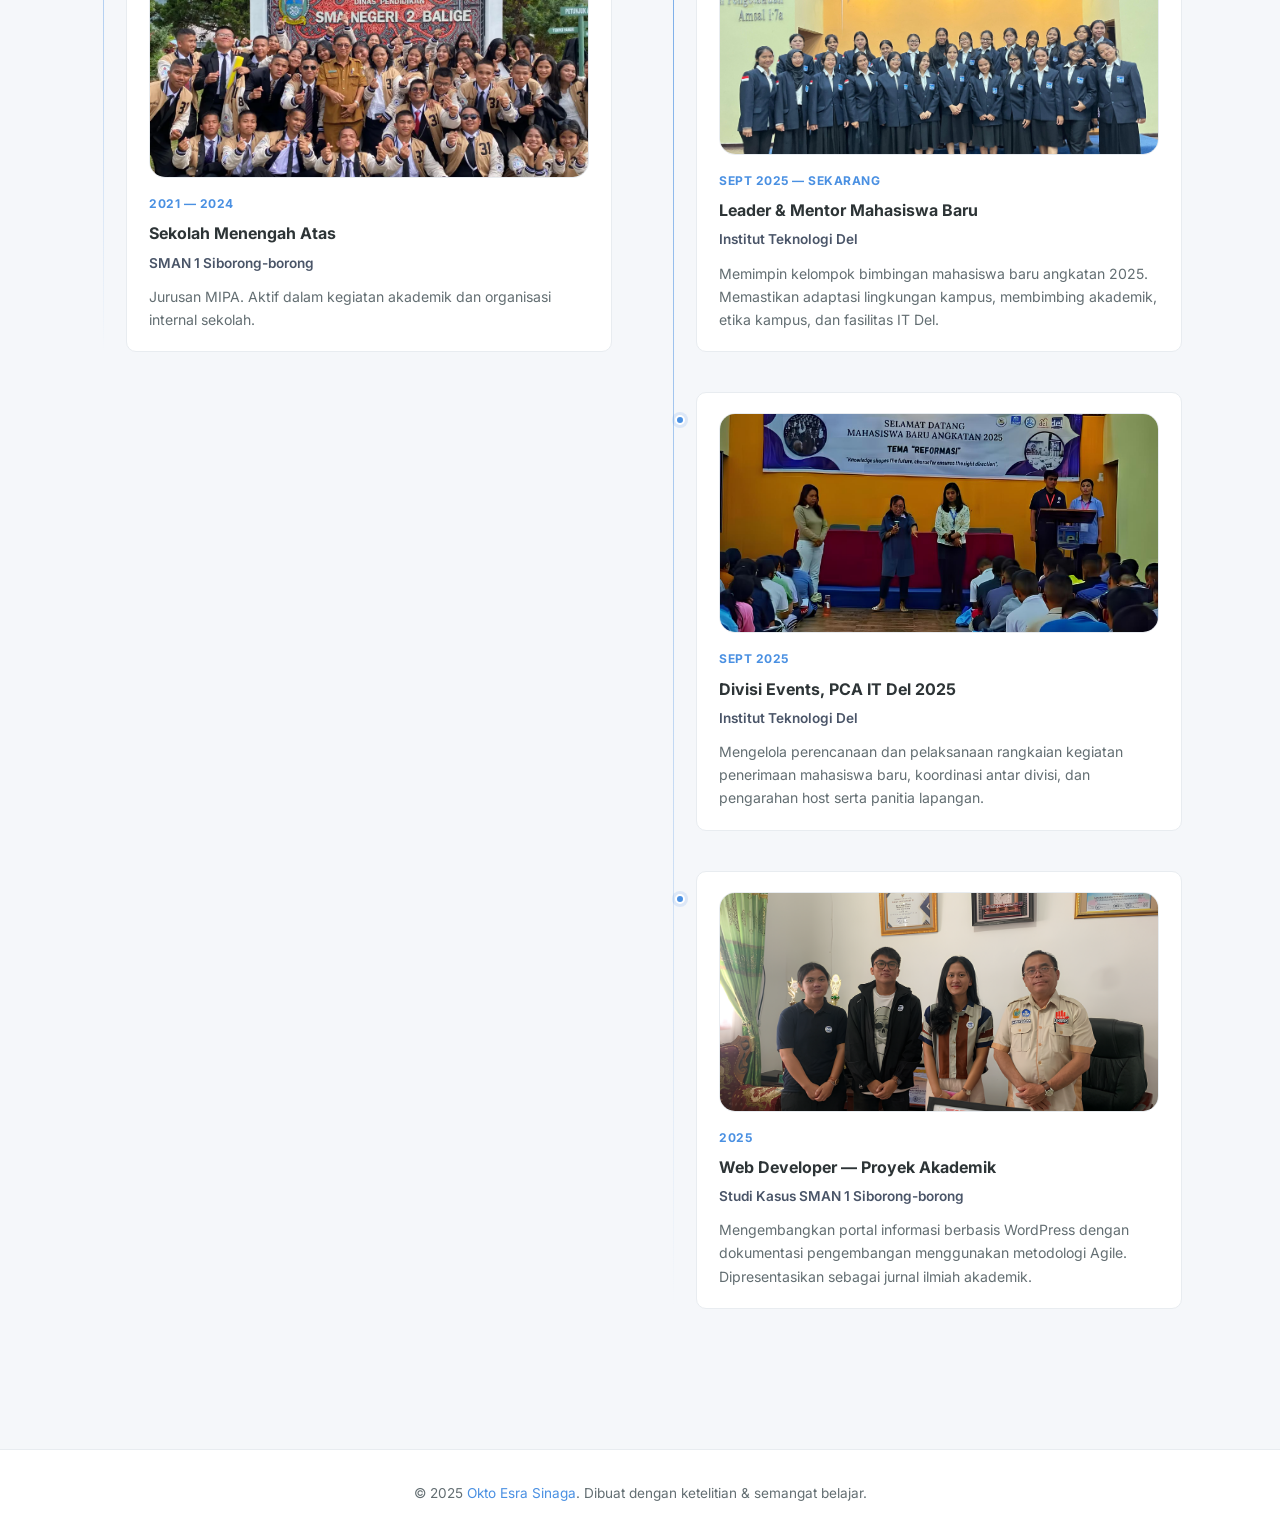
==== commit db366331: "content delate" ====
--- a/about.html
+++ b/about.html
@@ -20,10 +20,10 @@
                 <li><a href="contact.html"  class="nav-item">Contact</a></li>
             </ul>
             <div class="nav-social">
-                <a href="https://wa.me/6281234567890" class="nav-social-link" target="_blank" rel="noreferrer noopener" aria-label="WhatsApp"><svg viewBox="0 0 24 24" aria-hidden="true"><path d="M20.52 3.48A11.93 11.93 0 0 0 12 0C5.37 0 0 5.37 0 12c0 2.12.56 4.08 1.53 5.77L0 24l6.43-1.68A11.94 11.94 0 0 0 12 24c6.63 0 12-5.37 12-12 0-3.21-1.25-6.2-3.48-8.52Zm-6.14 14.3c-.43.12-.78.22-1.16.22-.72 0-1.44-.19-2.16-.57-1.86-.78-3.46-2.2-4.5-4.02-.63-1.16-.94-2.34-.87-3.6.05-1.05.3-1.07.96-1.09.52-.02 1.07-.01 1.6.02.47.03.66.14.8.18.13.03.28.05.44-.02.05-.01.42-.17.51-.22.16-.08.3-.18.44-.28.24-.19.39-.42.66-.6.24-.16.5-.27.8-.34.54-.12 1.07-.12 1.61 0 .58.13.93.35 1.2.57.26.21.49.45.65.72.24.38.42.8.5 1.33.05.33.08.7.08 1.14 0 .84-.16 1.58-.48 2.23-.15.3-.47.75-.58.9-.1.13-.2.25-.29.29-.25.09-.55.02-.8-.12-.25-.14-.81-.38-1.14-.5-.28-.1-.54-.15-.72-.15-.22 0-.36.03-.44.05-.12.03-.18.09-.25.16-.06.06-.13.15-.16.27-.03.13-.03.31.01.54.05.25.16.6.34.95.34.62.72 1.04 1.06 1.26.34.21.68.26.99.2.29-.05.7-.24 1.19-.56.28-.18.61-.47 1-.84.02-.02.04-.03.06-.05.12-.12.24-.21.34-.28.05-.04.09-.08.14-.12.15-.13.28-.22.39-.27.13-.06.3-.11.5-.11.64 0 1.27.15 1.8.45.5.28.9.67 1.14 1.17.24.5.33 1.08.27 1.64-.12 1.08-.72 2-1.56 2.62-.86.63-1.93.88-2.99.7Z"/></svg></a>
-                <a href="https://instagram.com/yourusername" class="nav-social-link" target="_blank" rel="noreferrer noopener" aria-label="Instagram"><svg viewBox="0 0 24 24" aria-hidden="true"><path d="M7.75 2h8.5A5.75 5.75 0 0 1 22 7.75v8.5A5.75 5.75 0 0 1 16.25 22h-8.5A5.75 5.75 0 0 1 2 16.25v-8.5A5.75 5.75 0 0 1 7.75 2Zm0 1.5A4.25 4.25 0 0 0 3.5 7.75v8.5A4.25 4.25 0 0 0 7.75 20.5h8.5A4.25 4.25 0 0 0 20.5 16.25v-8.5A4.25 4.25 0 0 0 16.25 3.5h-8.5Zm8.88 2.13a.88.88 0 1 1 0 1.75.88.88 0 0 1 0-1.75ZM12 7.5a4.5 4.5 0 1 1 0 9 4.5 4.5 0 0 1 0-9Zm0 1.5a3 3 0 1 0 0 6 3 3 0 0 0 0-6Z"/></svg></a>
-                <a href="https://github.com/yourusername" class="nav-social-link" target="_blank" rel="noreferrer noopener" aria-label="GitHub"><svg viewBox="0 0 24 24" aria-hidden="true"><path d="M12 .5a11.5 11.5 0 0 0-3.64 22.44c.58.1.79-.25.79-.56 0-.28-.01-1.02-.02-2-3.22.7-3.9-1.55-3.9-1.55-.53-1.35-1.28-1.71-1.28-1.71-1.05-.72.08-.7.08-.7 1.16.08 1.77 1.19 1.77 1.19 1.03 1.77 2.7 1.26 3.36.97.1-.76.4-1.26.72-1.55-2.57-.29-5.27-1.29-5.27-5.74 0-1.27.45-2.31 1.19-3.13-.12-.29-.52-1.45.11-3.02 0 0 .97-.31 3.18 1.19a11.02 11.02 0 0 1 2.9-.39c.98 0 1.97.13 2.9.39 2.2-1.5 3.17-1.19 3.17-1.19.63 1.57.24 2.73.12 3.02.74.82 1.19 1.86 1.19 3.13 0 4.45-2.7 5.44-5.28 5.73.41.35.78 1.06.78 2.14 0 1.55-.01 2.8-.01 3.17 0 .31.21.67.8.56A11.5 11.5 0 0 0 12 .5Z"/></svg></a>
-                <a href="https://linkedin.com/in/yourusername" class="nav-social-link" target="_blank" rel="noreferrer noopener" aria-label="LinkedIn"><svg viewBox="0 0 24 24" aria-hidden="true"><path d="M4.98 3.5a2.5 2.5 0 1 1-.01 5.01 2.5 2.5 0 0 1 .01-5.01ZM2.5 21.5h5V8.75h-5V21.5Zm7.5 0h5v-7.3c0-3.9 5-4.2 5 0v7.3h5v-8.8c0-8.2-8.8-7.9-10.8-3.9V8.75h-4.2V21.5Z"/></svg></a>
+                <a href="https://wa.me/6282210839845" class="nav-social-link" target="_blank" rel="noreferrer noopener" aria-label="WhatsApp"><svg viewBox="0 0 24 24" aria-hidden="true"><path d="M20.52 3.48A11.93 11.93 0 0 0 12 0C5.37 0 0 5.37 0 12c0 2.12.56 4.08 1.53 5.77L0 24l6.43-1.68A11.94 11.94 0 0 0 12 24c6.63 0 12-5.37 12-12 0-3.21-1.25-6.2-3.48-8.52Zm-6.14 14.3c-.43.12-.78.22-1.16.22-.72 0-1.44-.19-2.16-.57-1.86-.78-3.46-2.2-4.5-4.02-.63-1.16-.94-2.34-.87-3.6.05-1.05.3-1.07.96-1.09.52-.02 1.07-.01 1.6.02.47.03.66.14.8.18.13.03.28.05.44-.02.05-.01.42-.17.51-.22.16-.08.3-.18.44-.28.24-.19.39-.42.66-.6.24-.16.5-.27.8-.34.54-.12 1.07-.12 1.61 0 .58.13.93.35 1.2.57.26.21.49.45.65.72.24.38.42.8.5 1.33.05.33.08.7.08 1.14 0 .84-.16 1.58-.48 2.23-.15.3-.47.75-.58.9-.1.13-.2.25-.29.29-.25.09-.55.02-.8-.12-.25-.14-.81-.38-1.14-.5-.28-.1-.54-.15-.72-.15-.22 0-.36.03-.44.05-.12.03-.18.09-.25.16-.06.06-.13.15-.16.27-.03.13-.03.31.01.54.05.25.16.6.34.95.34.62.72 1.04 1.06 1.26.34.21.68.26.99.2.29-.05.7-.24 1.19-.56.28-.18.61-.47 1-.84.02-.02.04-.03.06-.05.12-.12.24-.21.34-.28.05-.04.09-.08.14-.12.15-.13.28-.22.39-.27.13-.06.3-.11.5-.11.64 0 1.27.15 1.8.45.5.28.9.67 1.14 1.17.24.5.33 1.08.27 1.64-.12 1.08-.72 2-1.56 2.62-.86.63-1.93.88-2.99.7Z"/></svg></a>
+                <a href="https://www.instagram.com/okto.sng?igsh=MTk1bmlmYmdhb2VyaQ==" class="nav-social-link" target="_blank" rel="noreferrer noopener" aria-label="Instagram"><svg viewBox="0 0 24 24" aria-hidden="true"><path d="M7.75 2h8.5A5.75 5.75 0 0 1 22 7.75v8.5A5.75 5.75 0 0 1 16.25 22h-8.5A5.75 5.75 0 0 1 2 16.25v-8.5A5.75 5.75 0 0 1 7.75 2Zm0 1.5A4.25 4.25 0 0 0 3.5 7.75v8.5A4.25 4.25 0 0 0 7.75 20.5h8.5A4.25 4.25 0 0 0 20.5 16.25v-8.5A4.25 4.25 0 0 0 16.25 3.5h-8.5Zm8.88 2.13a.88.88 0 1 1 0 1.75.88.88 0 0 1 0-1.75ZM12 7.5a4.5 4.5 0 1 1 0 9 4.5 4.5 0 0 1 0-9Zm0 1.5a3 3 0 1 0 0 6 3 3 0 0 0 0-6Z"/></svg></a>
+                <a href="https://github.com/Okto-Sinaga" class="nav-social-link" target="_blank" rel="noreferrer noopener" aria-label="GitHub"><svg viewBox="0 0 24 24" aria-hidden="true"><path d="M12 .5a11.5 11.5 0 0 0-3.64 22.44c.58.1.79-.25.79-.56 0-.28-.01-1.02-.02-2-3.22.7-3.9-1.55-3.9-1.55-.53-1.35-1.28-1.71-1.28-1.71-1.05-.72.08-.7.08-.7 1.16.08 1.77 1.19 1.77 1.19 1.03 1.77 2.7 1.26 3.36.97.1-.76.4-1.26.72-1.55-2.57-.29-5.27-1.29-5.27-5.74 0-1.27.45-2.31 1.19-3.13-.12-.29-.52-1.45.11-3.02 0 0 .97-.31 3.18 1.19a11.02 11.02 0 0 1 2.9-.39c.98 0 1.97.13 2.9.39 2.2-1.5 3.17-1.19 3.17-1.19.63 1.57.24 2.73.12 3.02.74.82 1.19 1.86 1.19 3.13 0 4.45-2.7 5.44-5.28 5.73.41.35.78 1.06.78 2.14 0 1.55-.01 2.8-.01 3.17 0 .31.21.67.8.56A11.5 11.5 0 0 0 12 .5Z"/></svg></a>
+                <a href="https://www.linkedin.com/in/okto-esra-sinaga-102a1737a" class="nav-social-link" target="_blank" rel="noreferrer noopener" aria-label="LinkedIn"><svg viewBox="0 0 24 24" aria-hidden="true"><path d="M4.98 3.5a2.5 2.5 0 1 1-.01 5.01 2.5 2.5 0 0 1 .01-5.01ZM2.5 21.5h5V8.75h-5V21.5Zm7.5 0h5v-7.3c0-3.9 5-4.2 5 0v7.3h5v-8.8c0-8.2-8.8-7.9-10.8-3.9V8.75h-4.2V21.5Z"/></svg></a>
             </div>
             <div class="menu-toggle" id="mobile-menu">
                 <span class="bar"></span>
@@ -32,17 +32,6 @@
             </div>
         </div>
     </nav>
-
-    <!-- ══ PAGE HERO ══ -->
-    <section class="page-hero">
-        <div class="container">
-            <div class="reveal">
-                <span class="section-tag">Tentang Saya</span>
-                <h1>Mengenal Lebih Dekat</h1>
-                <p>Mahasiswa teknologi yang bersemangat membangun solusi digital berdampak.</p>
-            </div>
-        </div>
-    </section>
 
     <!-- ══ ABOUT PROFILE ══ -->
     <section class="about-profile">
@@ -203,92 +192,6 @@
         </div>
     </section>
 
-    <!-- ══ SKILLS DETAIL ══ -->
-    <section class="skills-detail-section">
-        <div class="container">
-            <div class="section-header text-center reveal">
-                <span class="section-tag">Kemampuan</span>
-                <h2>Keahlian Teknis</h2>
-                <div class="divider"></div>
-            </div>
-
-            <div class="skills-detail-grid stagger">
-                <div class="skill-bar-item reveal">
-                    <div class="skill-bar-label">
-                        <span>HTML5 / CSS3</span>
-                        <span class="skill-percent">90%</span>
-                    </div>
-                    <div class="skill-track">
-                        <div class="skill-fill" data-width="90"></div>
-                    </div>
-                </div>
-                <div class="skill-bar-item reveal">
-                    <div class="skill-bar-label">
-                        <span>JavaScript (Vanilla)</span>
-                        <span class="skill-percent">75%</span>
-                    </div>
-                    <div class="skill-track">
-                        <div class="skill-fill" data-width="75"></div>
-                    </div>
-                </div>
-                <div class="skill-bar-item reveal">
-                    <div class="skill-bar-label">
-                        <span>PHP &amp; MySQL</span>
-                        <span class="skill-percent">70%</span>
-                    </div>
-                    <div class="skill-track">
-                        <div class="skill-fill" data-width="70"></div>
-                    </div>
-                </div>
-                <div class="skill-bar-item reveal">
-                    <div class="skill-bar-label">
-                        <span>WordPress / CMS</span>
-                        <span class="skill-percent">85%</span>
-                    </div>
-                    <div class="skill-track">
-                        <div class="skill-fill" data-width="85"></div>
-                    </div>
-                </div>
-                <div class="skill-bar-item reveal">
-                    <div class="skill-bar-label">
-                        <span>Networking / Linux</span>
-                        <span class="skill-percent">72%</span>
-                    </div>
-                    <div class="skill-track">
-                        <div class="skill-fill" data-width="72"></div>
-                    </div>
-                </div>
-                <div class="skill-bar-item reveal">
-                    <div class="skill-bar-label">
-                        <span>Embedded System (C/C++)</span>
-                        <span class="skill-percent">65%</span>
-                    </div>
-                    <div class="skill-track">
-                        <div class="skill-fill" data-width="65"></div>
-                    </div>
-                </div>
-                <div class="skill-bar-item reveal">
-                    <div class="skill-bar-label">
-                        <span>UI/UX Design</span>
-                        <span class="skill-percent">68%</span>
-                    </div>
-                    <div class="skill-track">
-                        <div class="skill-fill" data-width="68"></div>
-                    </div>
-                </div>
-                <div class="skill-bar-item reveal">
-                    <div class="skill-bar-label">
-                        <span>C Language (Algoritma)</span>
-                        <span class="skill-percent">73%</span>
-                    </div>
-                    <div class="skill-track">
-                        <div class="skill-fill" data-width="73"></div>
-                    </div>
-                </div>
-            </div>
-        </div>
-    </section>
-
     <!-- ══ FOOTER ══ -->
     <footer>
         <p>© 2025 <span>Okto Esra Sinaga</span>. Dibuat dengan ketelitian &amp; semangat belajar.</p>
--- a/css/about.css
+++ b/css/about.css
@@ -3,24 +3,136 @@
    ============================================ */
 
 .page-hero {
-    padding: calc(var(--nav-h) + 60px) 0 60px;
-    background: var(--bg-main);
+    position: relative;
+    padding: calc(var(--nav-h) + 40px) 0 40px;
+    background: linear-gradient(135deg, var(--bg-main) 0%, rgba(74, 144, 226, 0.03) 50%, var(--bg-main) 100%);
     text-align: center;
+    overflow: hidden;
+    display: flex;
+    align-items: center;
+}
+
+/* Decorative background shapes */
+.page-hero-bg {
+    position: absolute;
+    top: 0;
+    left: 0;
+    width: 100%;
+    height: 100%;
+    overflow: hidden;
+    z-index: 0;
+}
+
+.hero-shape {
+    position: absolute;
+    opacity: 0.05;
+    animation: float 20s ease-in-out infinite;
+}
+
+.hero-shape-1 {
+    width: 300px;
+    height: 300px;
+    background: var(--accent);
+    border-radius: 40% 60% 70% 30% / 40% 50% 60% 50%;
+    top: -100px;
+    left: -50px;
+    animation-delay: 0s;
+}
+
+.hero-shape-2 {
+    width: 250px;
+    height: 250px;
+    background: var(--accent);
+    border-radius: 30% 70% 70% 30% / 30% 30% 70% 70%;
+    top: 50%;
+    right: -80px;
+    animation-delay: 2s;
+}
+
+.hero-shape-3 {
+    width: 200px;
+    height: 200px;
+    background: var(--accent);
+    border-radius: 60% 40% 30% 70% / 60% 30% 70% 40%;
+    bottom: 20px;
+    left: 10%;
+    animation-delay: 4s;
+}
+
+.hero-shape-4 {
+    width: 180px;
+    height: 180px;
+    background: var(--accent);
+    border-radius: 50% 50% 40% 60% / 40% 70% 50% 50%;
+    top: 200px;
+    right: 10%;
+    animation-delay: 1s;
+}
+
+@keyframes float {
+    0%, 100% { transform: translateY(0) rotate(0deg); }
+    50% { transform: translateY(-30px) rotate(5deg); }
+}
+
+.page-hero-content {
+    position: relative;
+    z-index: 1;
 }
 
 .page-hero h1 {
-    font-size: clamp(2rem, 4vw, 3rem);
-    font-weight: 700;
-    letter-spacing: -1px;
+    font-size: clamp(2.2rem, 5vw, 3.5rem);
+    font-weight: 800;
+    letter-spacing: -1.5px;
     color: var(--text-dark);
-    margin: 8px 0 14px;
+    margin: 14px 0 18px;
+    background: linear-gradient(135deg, var(--text-dark) 0%, var(--accent) 100%);
+    -webkit-background-clip: text;
+    -webkit-text-fill-color: transparent;
+    background-clip: text;
 }
 
 .page-hero p {
-    font-size: 1.05rem;
+    font-size: clamp(1rem, 2vw, 1.15rem);
     color: var(--text-muted);
-    max-width: 480px;
-    margin: 0 auto;
+    max-width: 540px;
+    margin: 0 auto 28px;
+    line-height: 1.6;
+}
+
+/* Scroll down indicator */
+.hero-cta-group {
+    display: flex;
+    justify-content: center;
+    margin-top: 32px;
+}
+
+.btn-scroll {
+    display: inline-flex;
+    align-items: center;
+    justify-content: center;
+    width: 44px;
+    height: 44px;
+    border: 2px solid var(--accent);
+    border-radius: 50%;
+    color: var(--accent);
+    transition: all 0.4s var(--ease);
+    animation: pulse-down 2.5s ease-in-out infinite;
+}
+
+.btn-scroll:hover {
+    background: var(--accent);
+    color: #fff;
+    transform: translateY(8px);
+}
+
+.btn-scroll svg {
+    width: 20px;
+    height: 20px;
+}
+
+@keyframes pulse-down {
+    0%, 100% { transform: translateY(0); opacity: 1; }
+    50% { transform: translateY(12px); opacity: 0.5; }
 }
 
 /* ─── About Profile Section ─── */
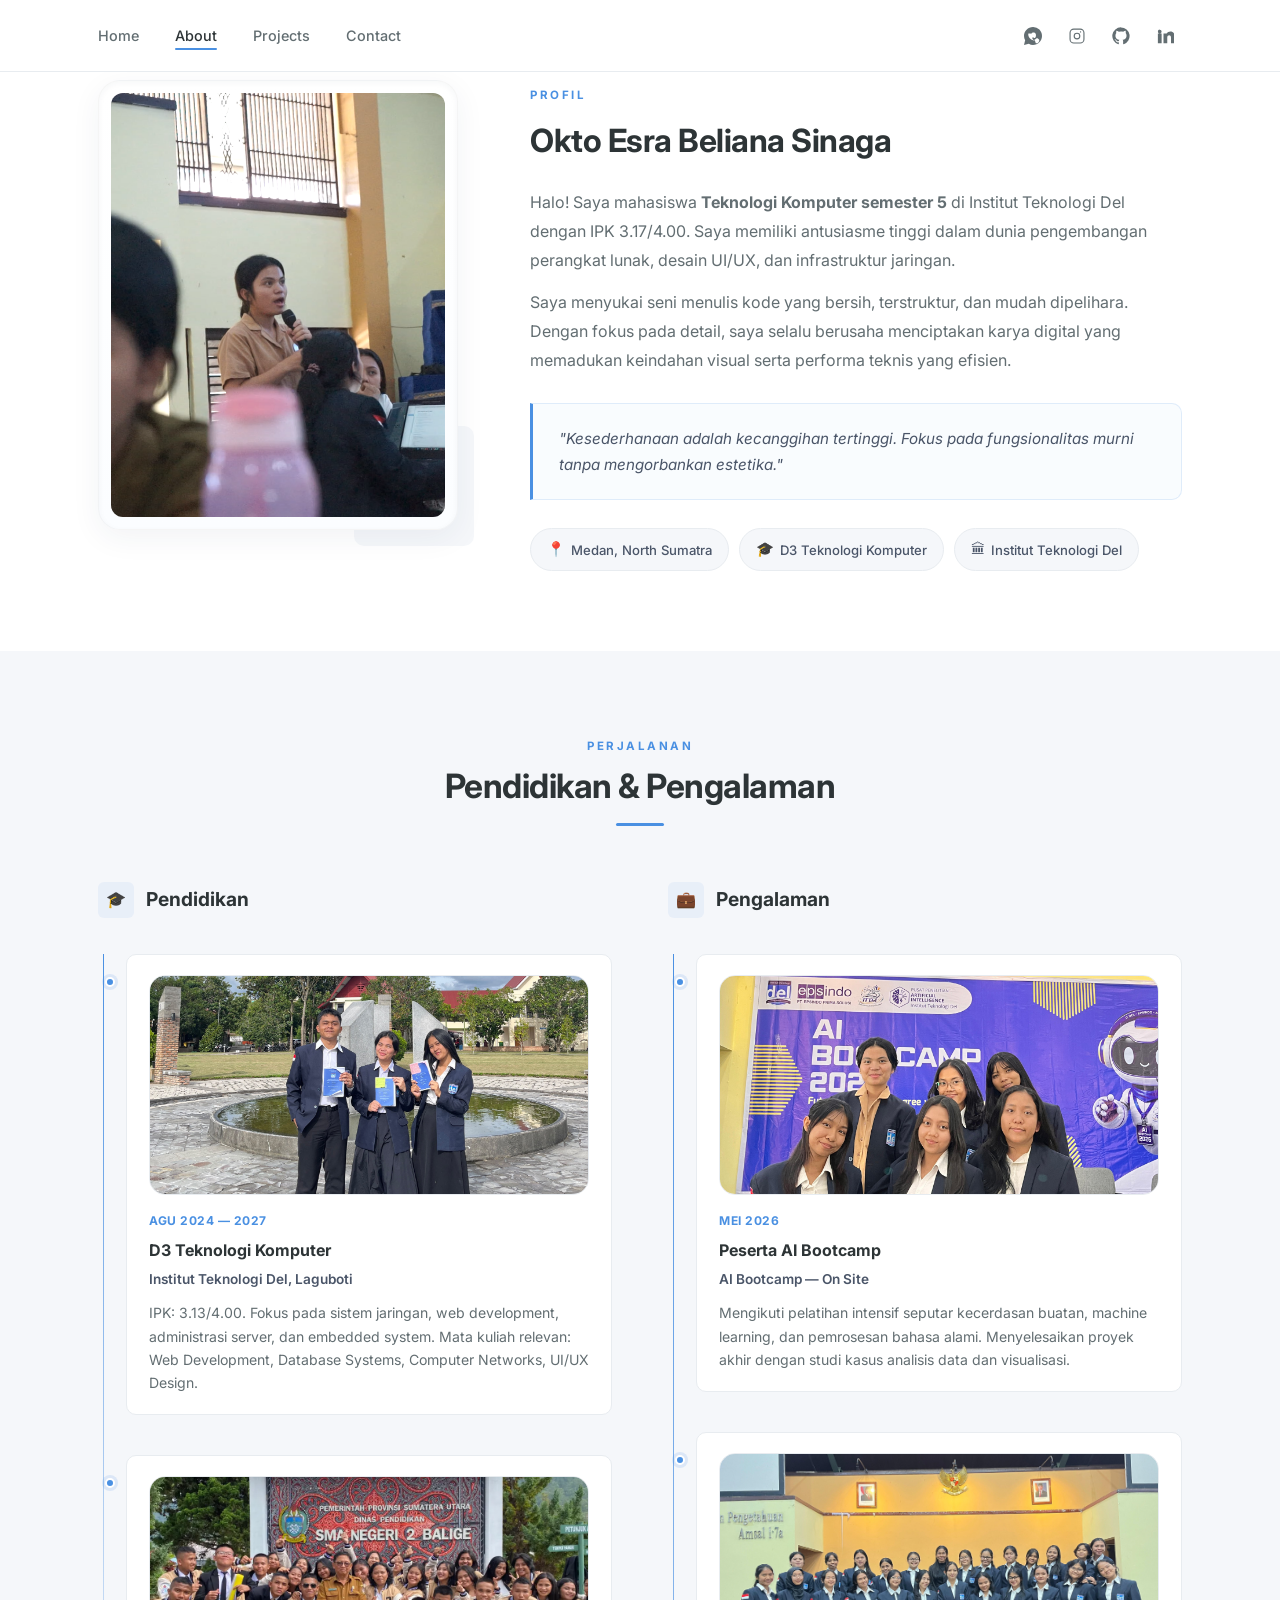
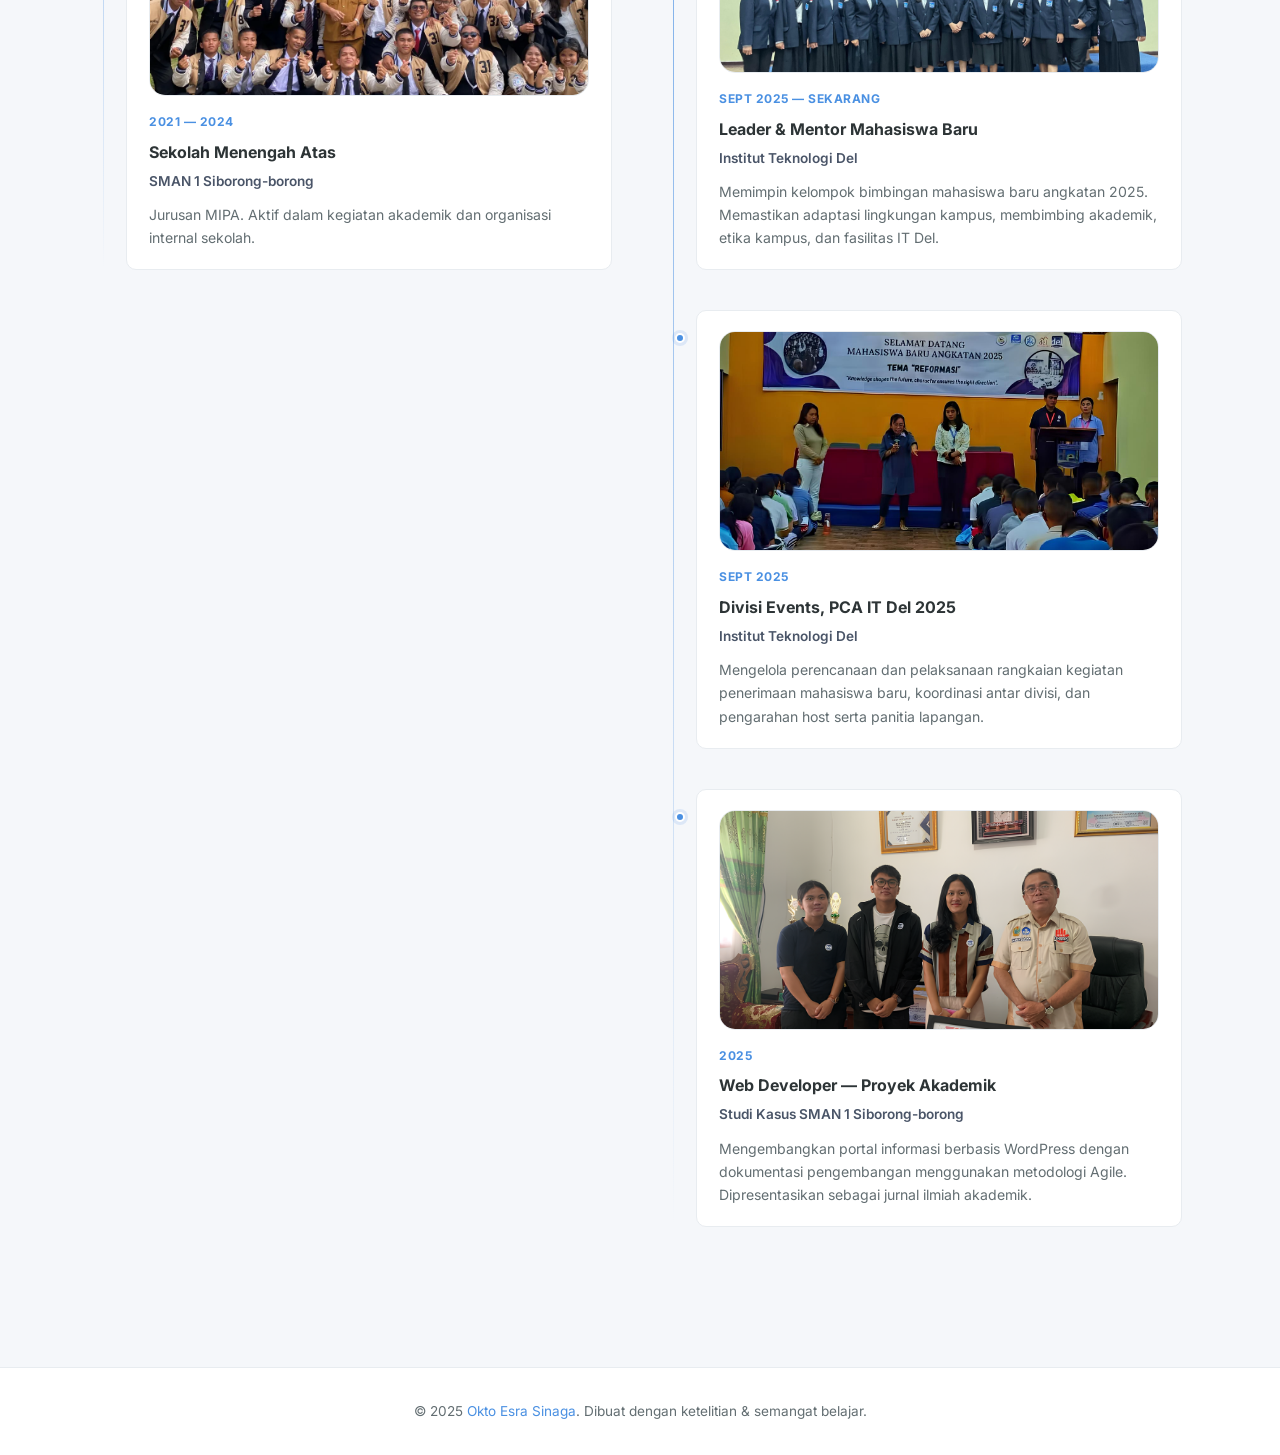
==== commit 20acd06e: "insert content home" ====
--- a/about.html
+++ b/about.html
@@ -55,7 +55,7 @@
 
                     <p class="bio-text">
                         Halo! Saya mahasiswa <strong>Teknologi Komputer semester 5</strong> di Institut Teknologi Del
-                        dengan IPK 3.13/4.00. Saya memiliki antusiasme tinggi dalam dunia
+                        dengan IPK 3.17/4.00. Saya memiliki antusiasme tinggi dalam dunia
                         pengembangan perangkat lunak, desain UI/UX, dan infrastruktur jaringan.
                     </p>
                     <p class="bio-text">
@@ -65,7 +65,6 @@
                     </p>
 
                     <div class="glass-box">
-                        <h4>Prinsip Kerja</h4>
                         <p>"Kesederhanaan adalah kecanggihan tertinggi. Fokus pada fungsionalitas murni tanpa mengorbankan estetika."</p>
                     </div>
 
@@ -73,8 +72,6 @@
                         <span class="pill"><span class="pill-icon">📍</span> Medan, North Sumatra</span>
                         <span class="pill"><span class="pill-icon">🎓</span> D3 Teknologi Komputer</span>
                         <span class="pill"><span class="pill-icon">🏛</span> Institut Teknologi Del</span>
-                        <span class="pill"><span class="pill-icon">💼</span> Open to Opportunities</span>
-                        <span class="pill"><span class="pill-icon">🌐</span> Indonesia / English</span>
                     </div>
                 </div>
 
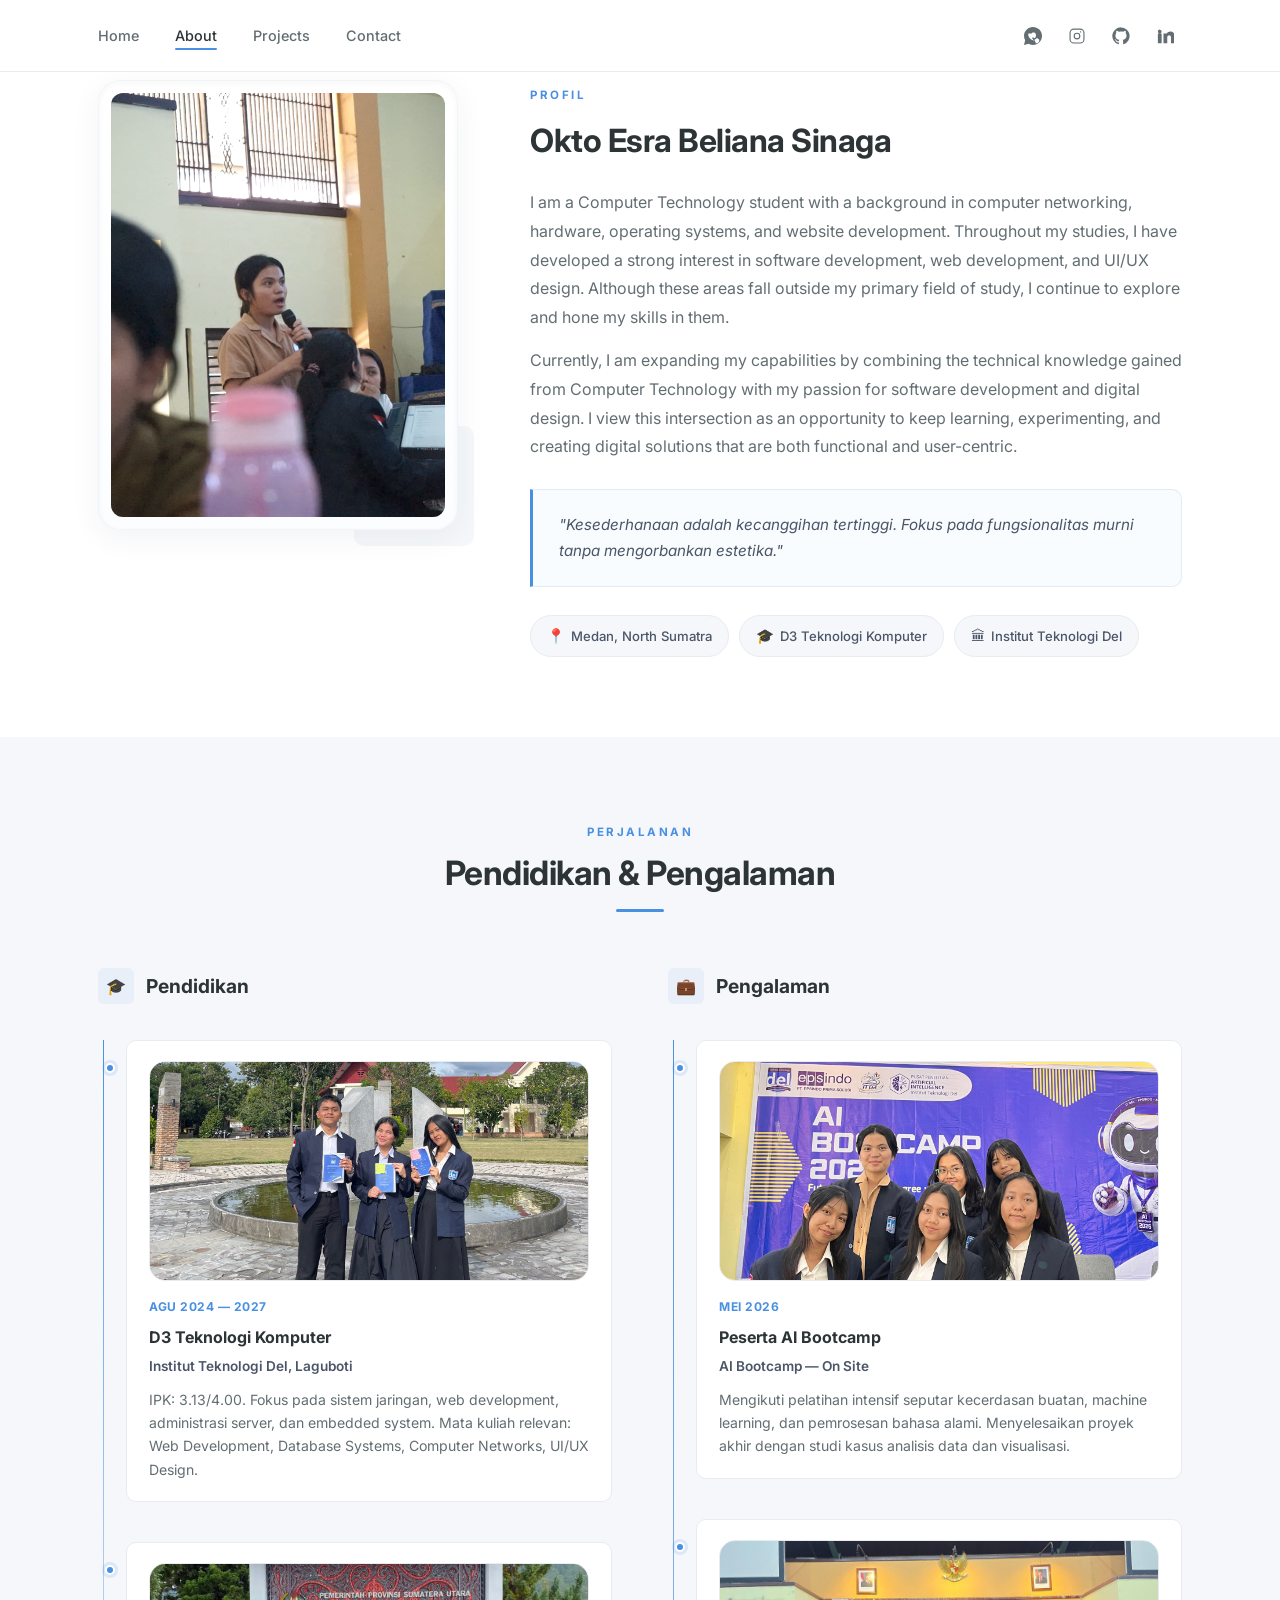
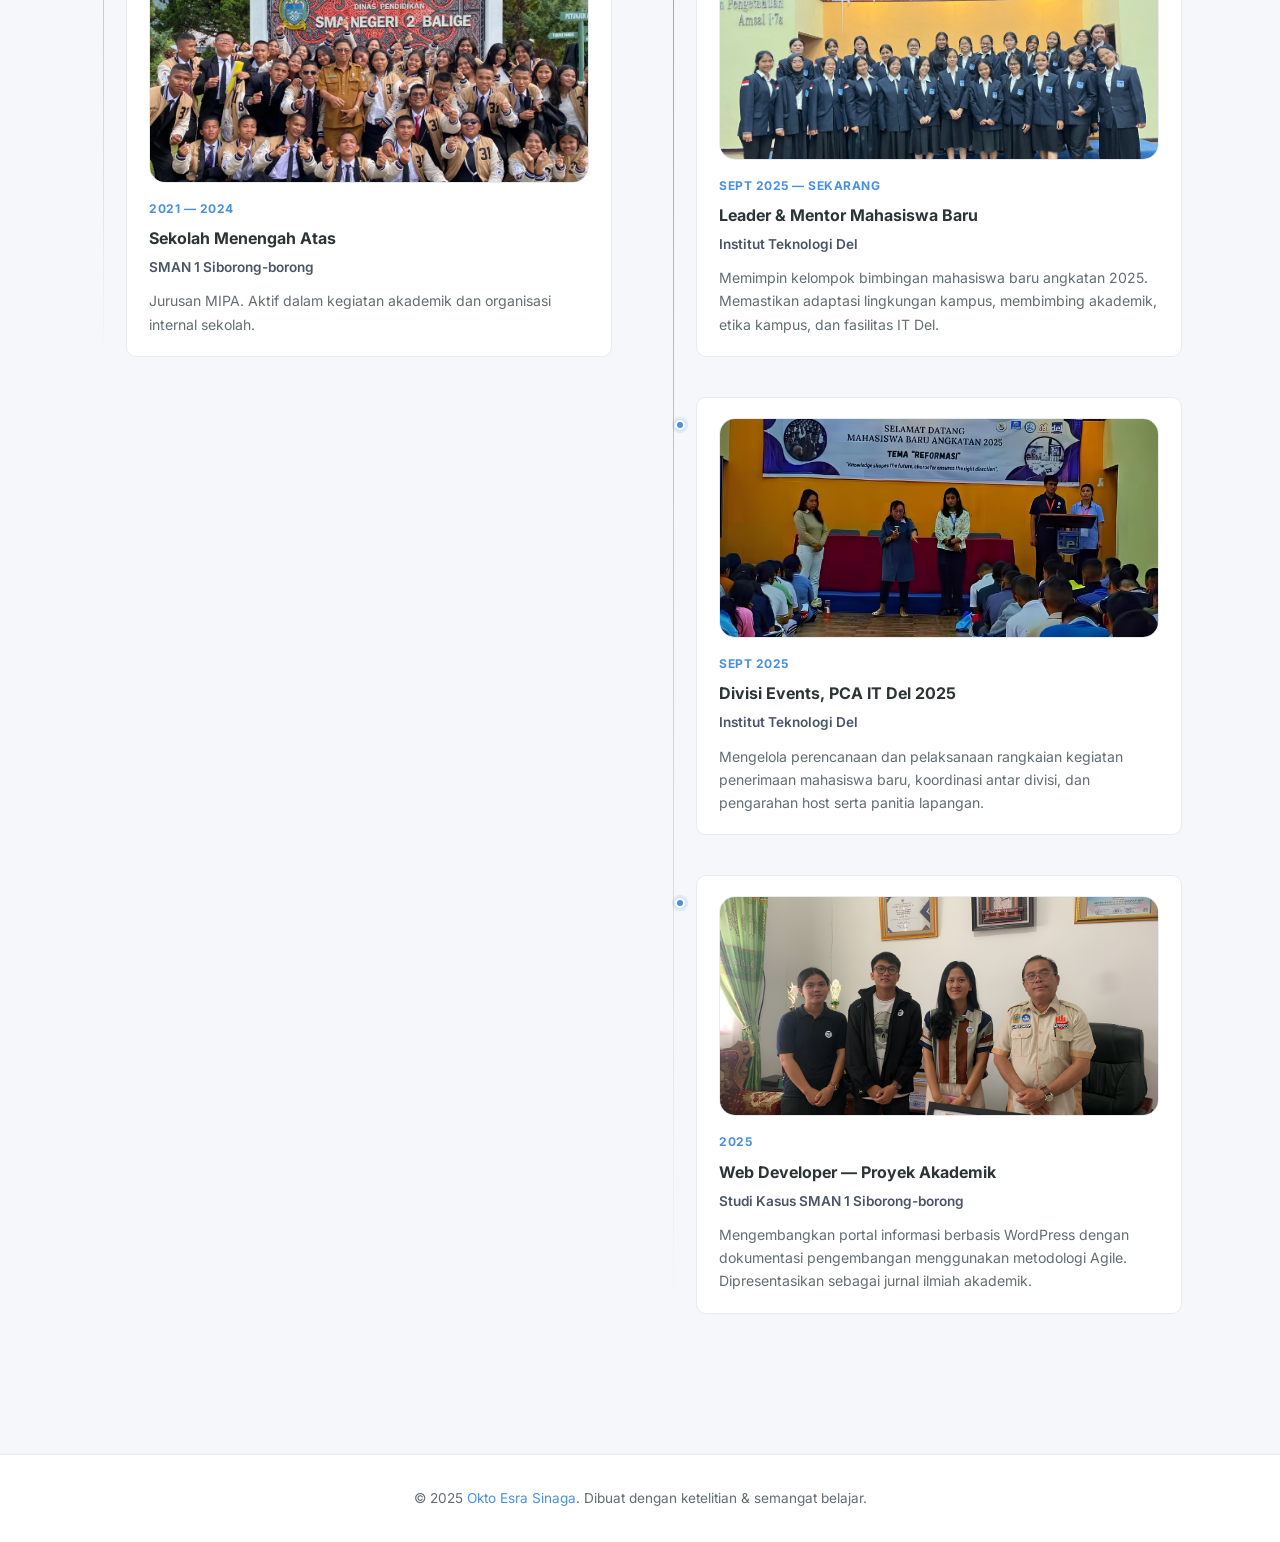
==== commit f859e808: "insert content obout" ====
--- a/about.html
+++ b/about.html
@@ -54,14 +54,17 @@
                     <h2>Okto Esra Beliana Sinaga</h2>
 
                     <p class="bio-text">
-                        Halo! Saya mahasiswa <strong>Teknologi Komputer semester 5</strong> di Institut Teknologi Del
-                        dengan IPK 3.17/4.00. Saya memiliki antusiasme tinggi dalam dunia
-                        pengembangan perangkat lunak, desain UI/UX, dan infrastruktur jaringan.
+                        I am a Computer Technology student with a background in computer networking, 
+                        hardware, operating systems, and website development. Throughout my studies, 
+                        I have developed a strong interest in software development, web development, and UI/UX design. 
+                        Although these areas fall outside my primary field of study, I continue to explore 
+                        and hone my skills in them.
                     </p>
                     <p class="bio-text">
-                        Saya menyukai seni menulis kode yang bersih, terstruktur, dan mudah dipelihara.
-                        Dengan fokus pada detail, saya selalu berusaha menciptakan karya digital yang
-                        memadukan keindahan visual serta performa teknis yang efisien.
+                        Currently, I am expanding my capabilities by combining the technical knowledge gained 
+                        from Computer Technology with my passion for software development and digital design. 
+                        I view this intersection as an opportunity to keep learning, experimenting, and 
+                        creating digital solutions that are both functional and user-centric.
                     </p>
 
                     <div class="glass-box">
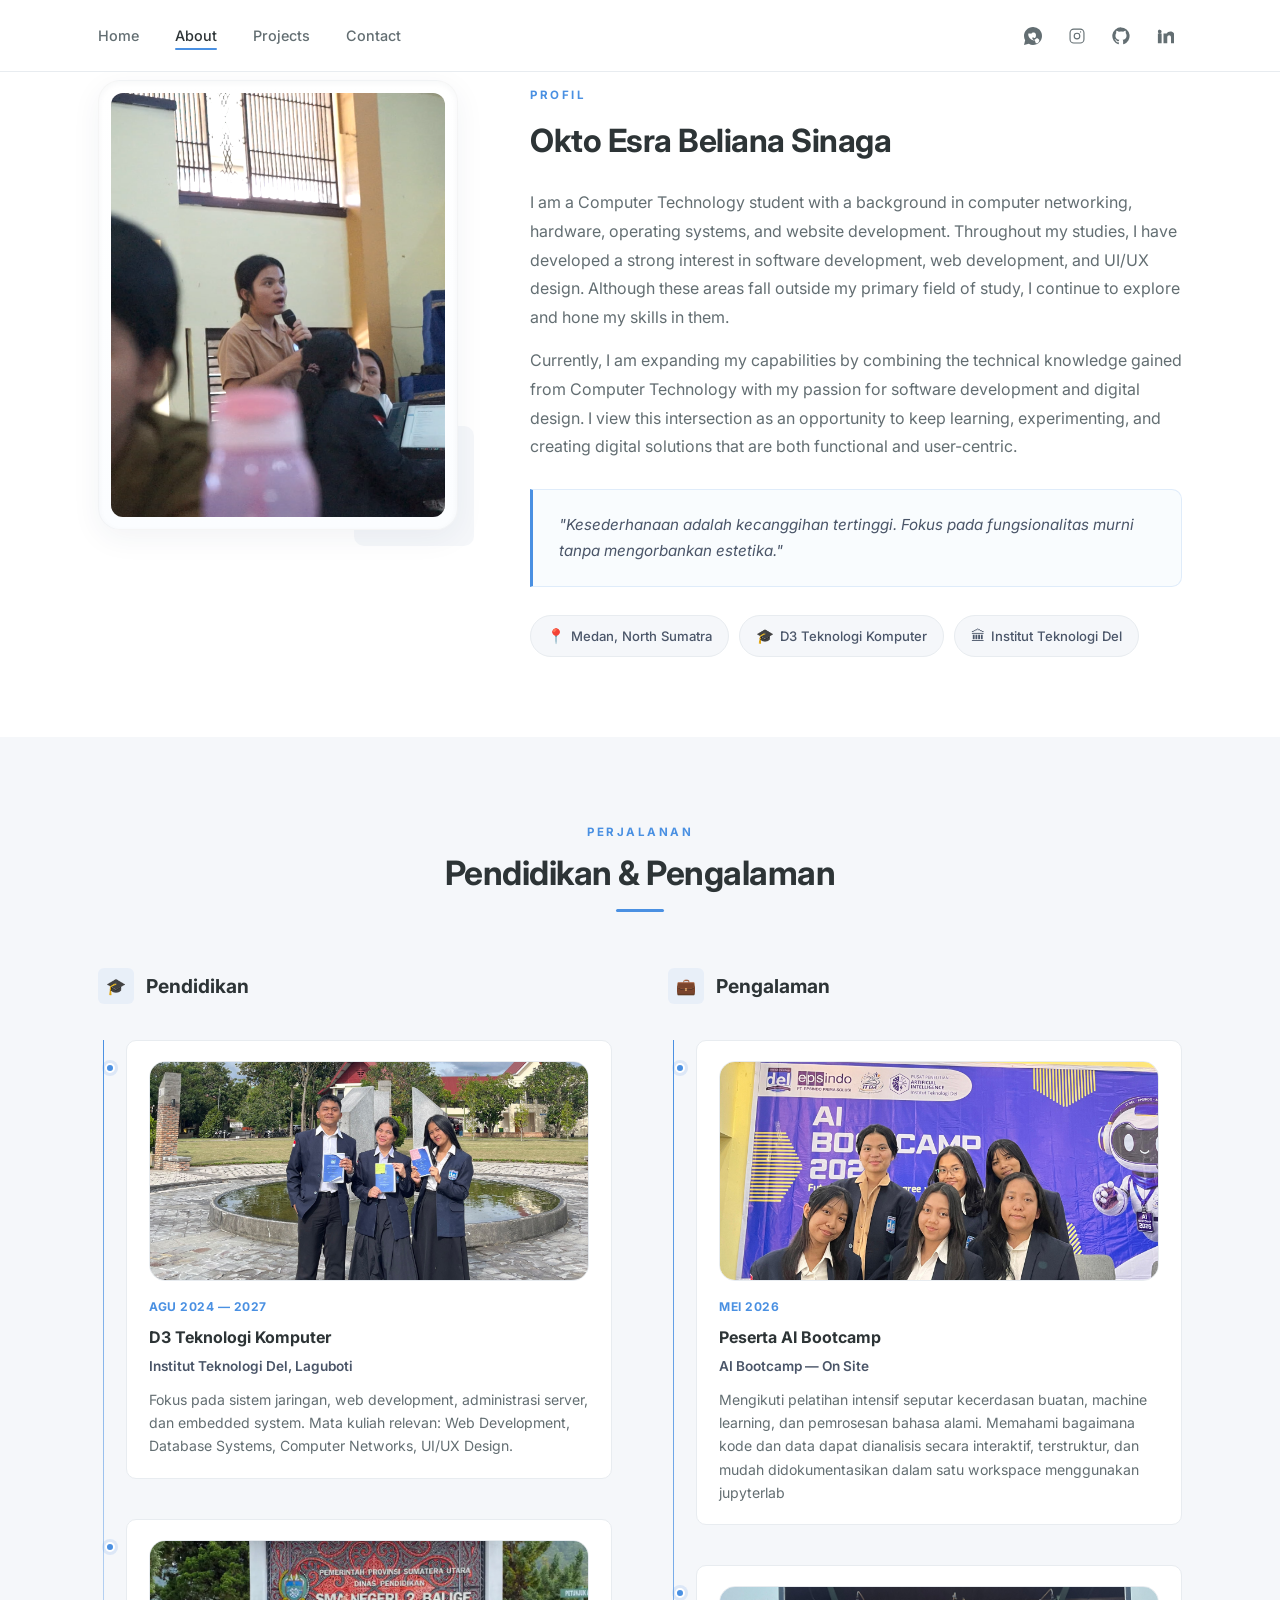
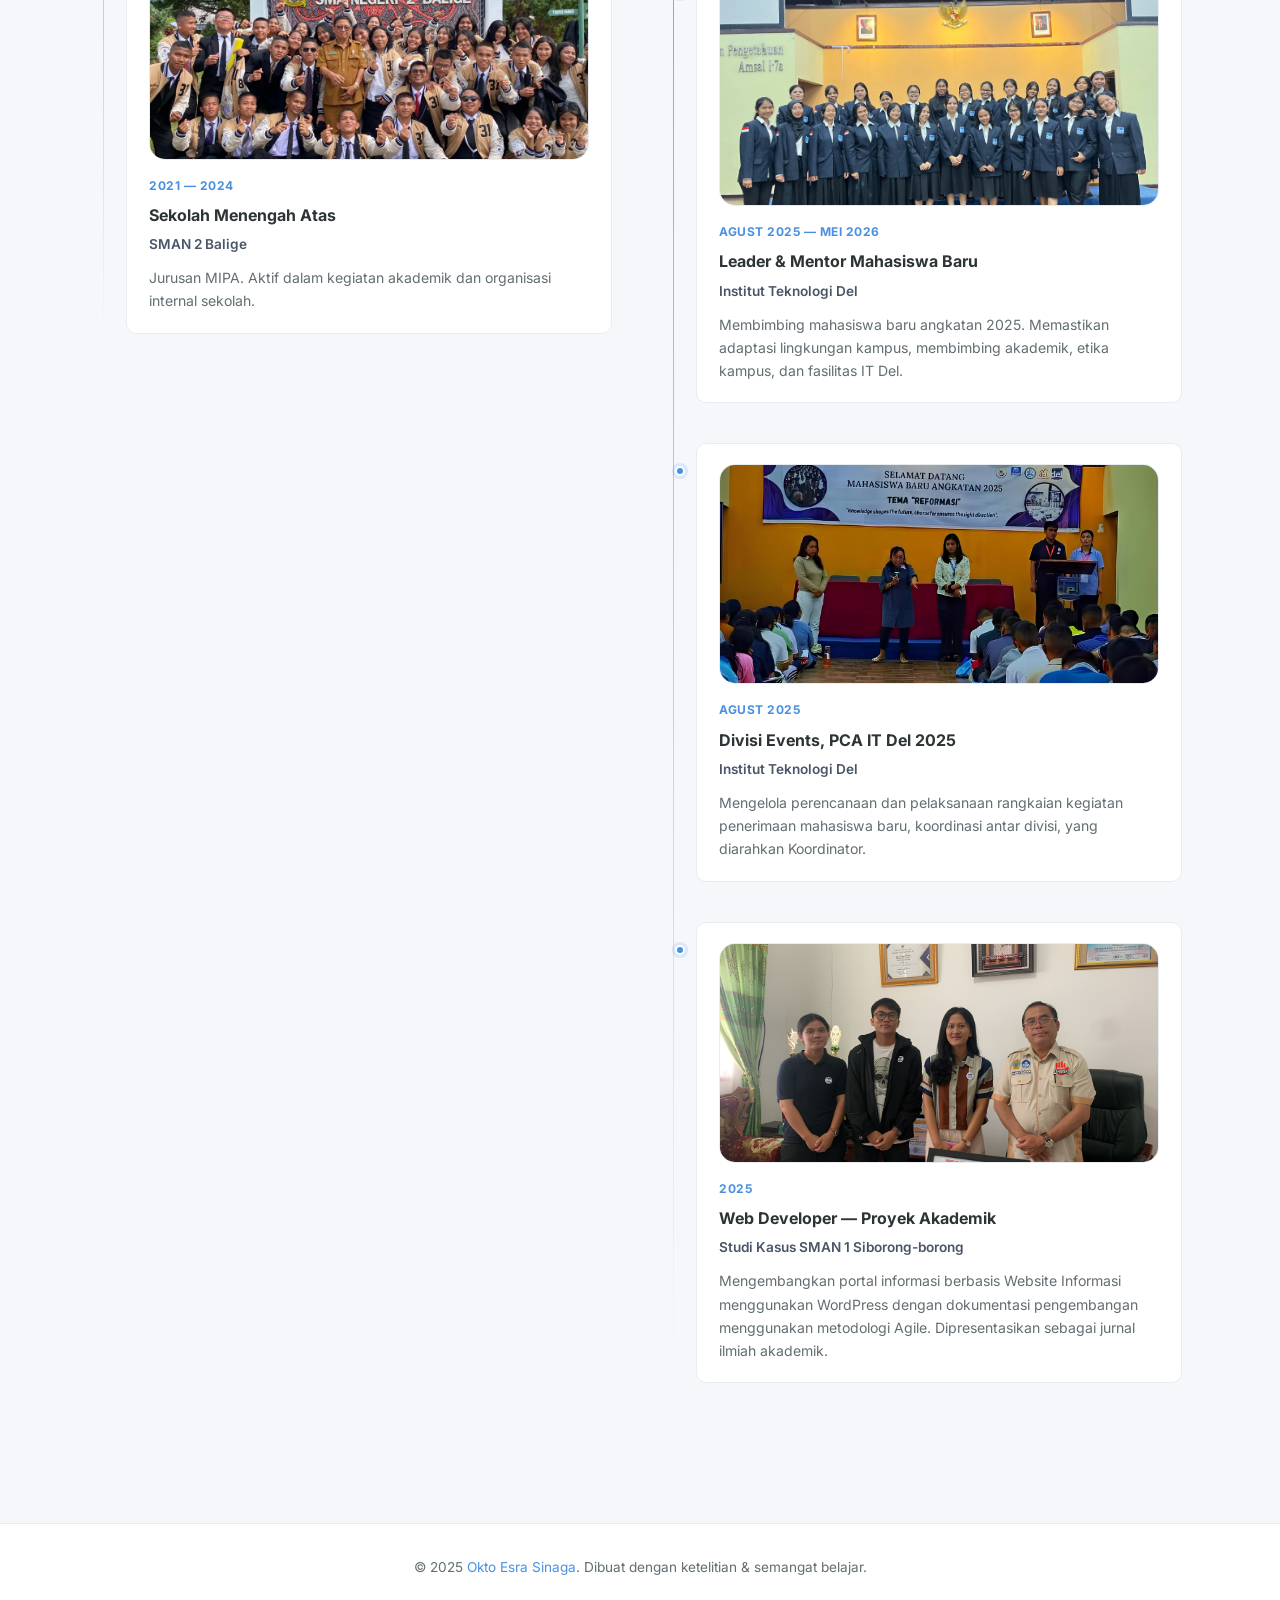
==== commit 5029f960: "informationtext" ====
--- a/about.html
+++ b/about.html
@@ -107,7 +107,7 @@
                             <h4>D3 Teknologi Komputer</h4>
                             <p class="institution">Institut Teknologi Del, Laguboti</p>
                             <p class="timeline-desc">
-                                IPK: 3.13/4.00. Fokus pada sistem jaringan, web development,
+                                Fokus pada sistem jaringan, web development,
                                 administrasi server, dan embedded system. Mata kuliah relevan:
                                 Web Development, Database Systems, Computer Networks, UI/UX Design.
                             </p>
@@ -118,7 +118,7 @@
                             </div>
                             <span class="time-period">2021 — 2024</span>
                             <h4>Sekolah Menengah Atas</h4>
-                            <p class="institution">SMAN 1 Siborong-borong</p>
+                            <p class="institution">SMAN 2 Balige</p>
                             <p class="timeline-desc">
                                 Jurusan MIPA. Aktif dalam kegiatan akademik dan
                                 organisasi internal sekolah.
@@ -143,19 +143,20 @@
                             <p class="institution">AI Bootcamp — On Site</p>
                             <p class="timeline-desc">
                                 Mengikuti pelatihan intensif seputar kecerdasan buatan,
-                                machine learning, dan pemrosesan bahasa alami. Menyelesaikan
-                                proyek akhir dengan studi kasus analisis data dan visualisasi.
+                                machine learning, dan pemrosesan bahasa alami. Memahami bagaimana kode 
+                                dan data dapat dianalisis secara interaktif, terstruktur, dan mudah 
+                                didokumentasikan dalam satu workspace menggunakan jupyterlab
                             </p>
                         </div>
                         <div class="timeline-item">
                             <div class="timeline-photo">
                                 <img src="assets/about/1000134125.jpg.jpeg" alt="Leader & Mentor Mahasiswa Baru" onerror="this.src='https://placehold.co/400x240/F5F7FA/636E72?text=Leader+Mentor'">
                             </div>
-                            <span class="time-period">Sept 2025 — Sekarang</span>
+                            <span class="time-period">AGUST 2025 — MEI 2026</span>
                             <h4>Leader &amp; Mentor Mahasiswa Baru</h4>
                             <p class="institution">Institut Teknologi Del</p>
                             <p class="timeline-desc">
-                                Memimpin kelompok bimbingan mahasiswa baru angkatan 2025.
+                                Membimbing mahasiswa baru angkatan 2025.
                                 Memastikan adaptasi lingkungan kampus, membimbing akademik,
                                 etika kampus, dan fasilitas IT Del.
                             </p>
@@ -164,13 +165,13 @@
                             <div class="timeline-photo">
                                 <img src="assets/about/1000134126.jpg (1).jpeg" alt="Divisi Events PCA IT Del" onerror="this.src='https://placehold.co/400x240/F5F7FA/636E72?text=Event+Team'">
                             </div>
-                            <span class="time-period">Sept 2025</span>
+                            <span class="time-period">AGUST 2025</span>
                             <h4>Divisi Events, PCA IT Del 2025</h4>
                             <p class="institution">Institut Teknologi Del</p>
                             <p class="timeline-desc">
                                 Mengelola perencanaan dan pelaksanaan rangkaian kegiatan
-                                penerimaan mahasiswa baru, koordinasi antar divisi, dan
-                                pengarahan host serta panitia lapangan.
+                                penerimaan mahasiswa baru, koordinasi antar divisi, yang
+                                diarahkan Koordinator.
                             </p>
                         </div>
                         <div class="timeline-item">
@@ -181,7 +182,7 @@
                             <h4>Web Developer — Proyek Akademik</h4>
                             <p class="institution">Studi Kasus SMAN 1 Siborong-borong</p>
                             <p class="timeline-desc">
-                                Mengembangkan portal informasi berbasis WordPress dengan
+                                Mengembangkan portal informasi berbasis Website Informasi menggunakan WordPress dengan
                                 dokumentasi pengembangan menggunakan metodologi Agile.
                                 Dipresentasikan sebagai jurnal ilmiah akademik.
                             </p>
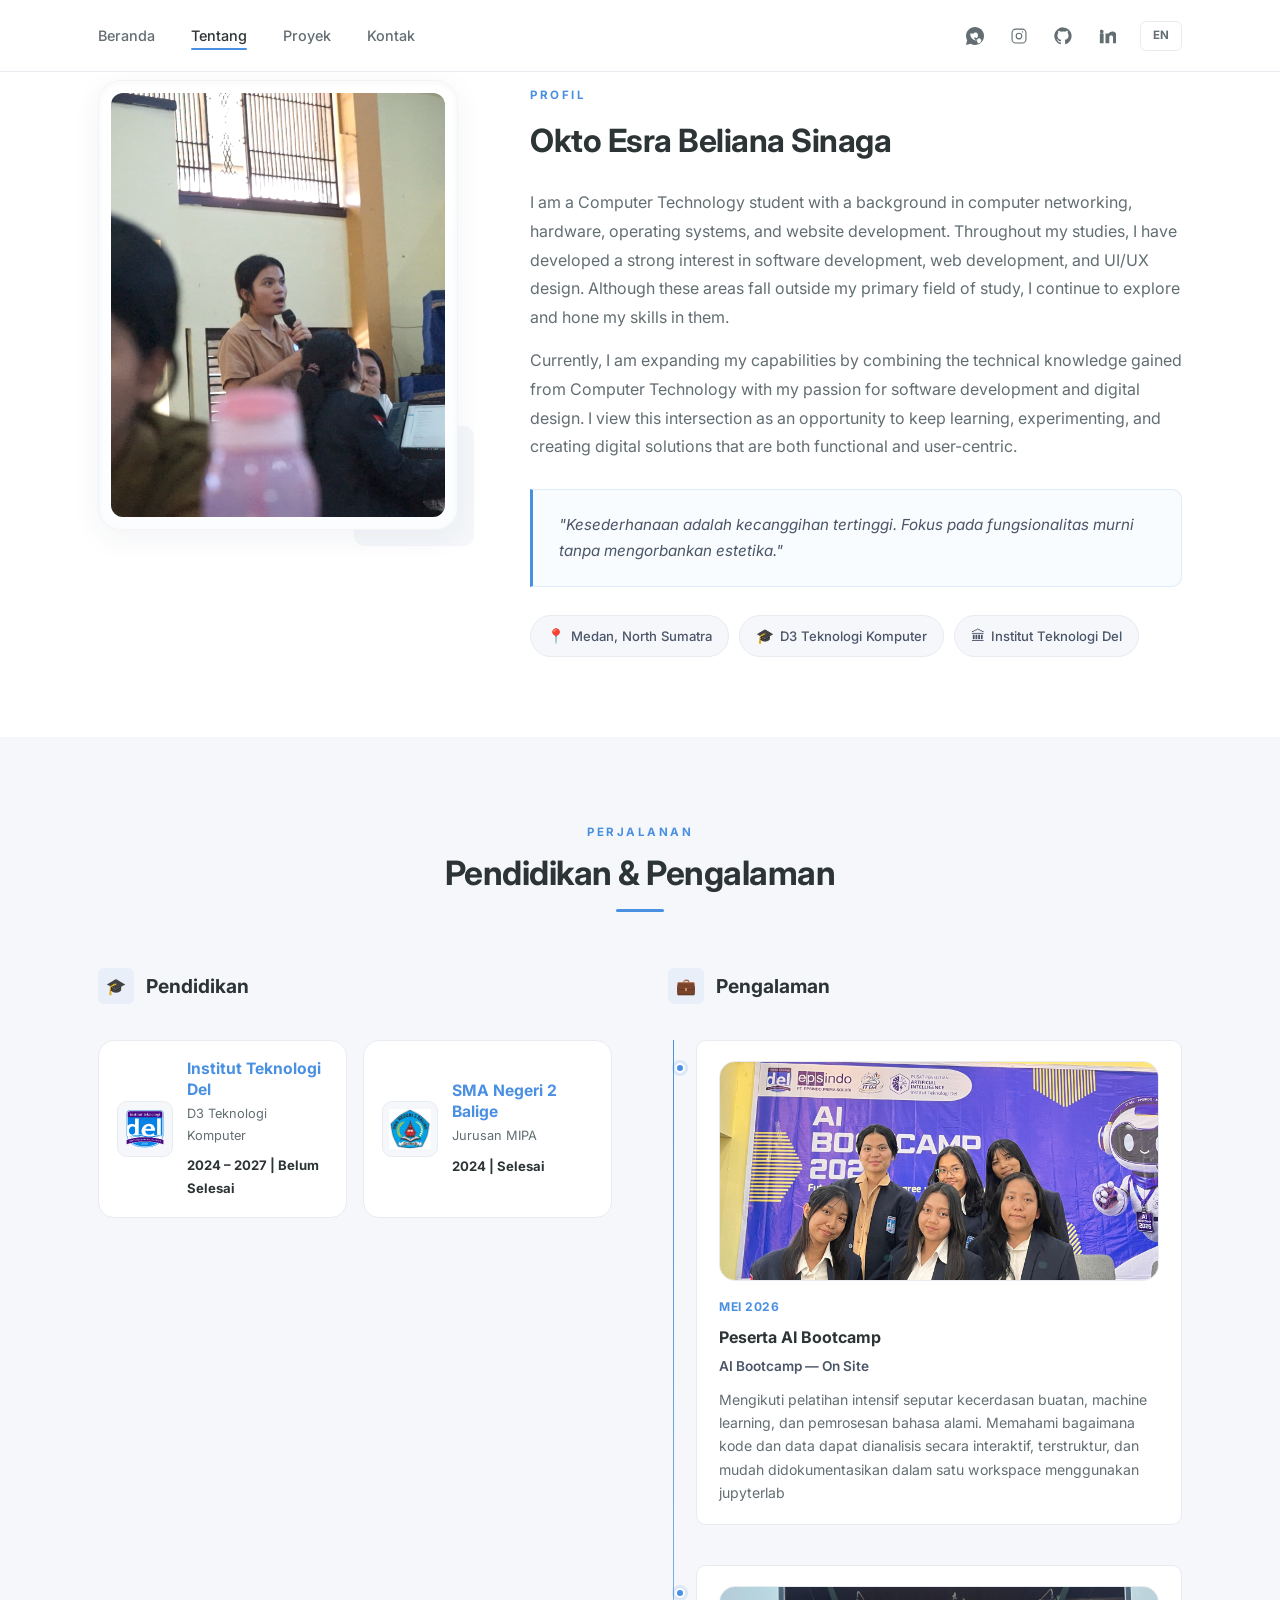
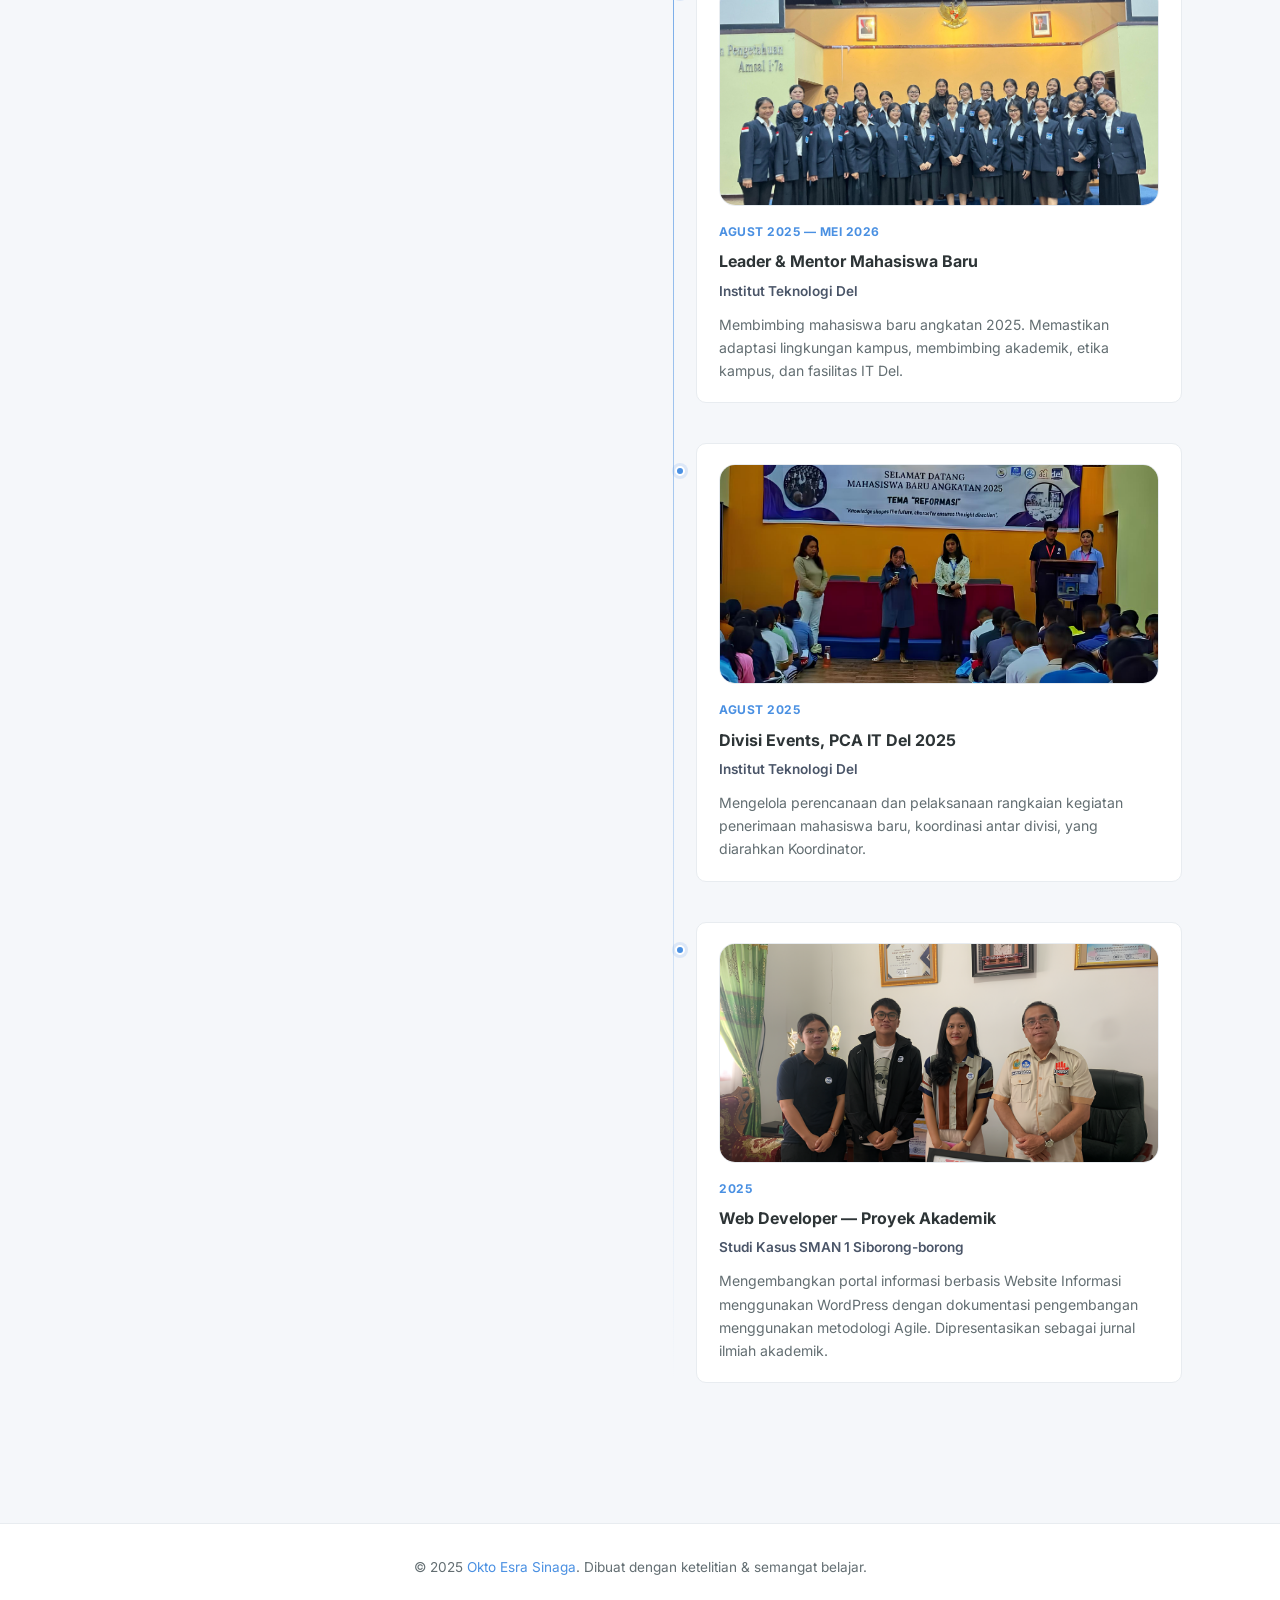
==== commit 1a0e3632: "newdesign" ====
--- a/about.html
+++ b/about.html
@@ -54,17 +54,17 @@
                     <h2>Okto Esra Beliana Sinaga</h2>
 
                     <p class="bio-text">
-                        I am a Computer Technology student with a background in computer networking, 
-                        hardware, operating systems, and website development. Throughout my studies, 
-                        I have developed a strong interest in software development, web development, and UI/UX design. 
-                        Although these areas fall outside my primary field of study, I continue to explore 
-                        and hone my skills in them.
+                       Saya adalah mahasiswa Teknologi Komputer dengan latar belakang di bidang jaringan komputer, 
+                       perangkat keras, sistem operasi, dan pengembangan website. Selama masa perkuliahan, saya mengembangkan 
+                       minat yang kuat dalam pengembangan perangkat lunak, pengembangan web, serta desain UI/UX. Meskipun 
+                       bidang-bidang tersebut berada di luar fokus utama studi saya, saya terus mempelajari dan mengembangkan 
+                       keterampilan di bidang tersebut.
                     </p>
                     <p class="bio-text">
-                        Currently, I am expanding my capabilities by combining the technical knowledge gained 
-                        from Computer Technology with my passion for software development and digital design. 
-                        I view this intersection as an opportunity to keep learning, experimenting, and 
-                        creating digital solutions that are both functional and user-centric.
+                        Saat ini, saya terus meningkatkan kemampuan dengan menggabungkan pengetahuan teknis yang diperoleh dari 
+                        bidang Teknologi Komputer dengan minat saya dalam pengembangan perangkat lunak dan desain digital. Saya 
+                        melihat perpaduan ini sebagai kesempatan untuk terus belajar, bereksperimen, dan menciptakan solusi digital 
+                        yang fungsional serta berorientasi pada kebutuhan pengguna.
                     </p>
 
                     <div class="glass-box">
@@ -98,31 +98,26 @@
                         <div class="timeline-col-icon">🎓</div>
                         <h3>Pendidikan</h3>
                     </div>
-                    <div class="timeline-wrapper">
-                        <div class="timeline-item">
-                            <div class="timeline-photo">
-                                <img src="assets/about/IMG-20260610-WA0049.jpg.jpeg" alt="Institut Teknologi Del" onerror="this.src='https://placehold.co/400x240/F5F7FA/636E72?text=IT+Del'">
+                    <div class="edu-grid">
+                        <div class="edu-card">
+                            <div class="edu-logo">
+                                <img src="assets/about/logo.png" alt="Logo Institut Teknologi Del" onerror="this.src='https://placehold.co/80x80/EFF3FA/2450C4?text=DEL'">
                             </div>
-                            <span class="time-period">Agu 2024 — 2027</span>
-                            <h4>D3 Teknologi Komputer</h4>
-                            <p class="institution">Institut Teknologi Del, Laguboti</p>
-                            <p class="timeline-desc">
-                                Fokus pada sistem jaringan, web development,
-                                administrasi server, dan embedded system. Mata kuliah relevan:
-                                Web Development, Database Systems, Computer Networks, UI/UX Design.
-                            </p>
+                            <div class="edu-info">
+                                <h4>Institut Teknologi Del</h4>
+                                <p class="edu-sub">D3 Teknologi Komputer</p>
+                                <p class="edu-period">2024 &ndash; 2027 | Belum Selesai</p>
+                            </div>
                         </div>
-                        <div class="timeline-item">
-                            <div class="timeline-photo">
-                                <img src="assets/about/654320651_18084388901339641_1363516200887451297_n.webp" alt="SMAN 1 Siborong-borong" onerror="this.src='https://placehold.co/400x240/F5F7FA/636E72?text=SMAN+1'">
+                        <div class="edu-card">
+                            <div class="edu-logo">
+                                <img src="assets/about/logo sma2balige.jpg" alt="Logo SMA Negeri 2 Balige" onerror="this.src='https://placehold.co/80x80/EFF3FA/2450C4?text=SMA'">
                             </div>
-                            <span class="time-period">2021 — 2024</span>
-                            <h4>Sekolah Menengah Atas</h4>
-                            <p class="institution">SMAN 2 Balige</p>
-                            <p class="timeline-desc">
-                                Jurusan MIPA. Aktif dalam kegiatan akademik dan
-                                organisasi internal sekolah.
-                            </p>
+                            <div class="edu-info">
+                                <h4>SMA Negeri 2 Balige</h4>
+                                <p class="edu-sub">Jurusan MIPA</p>
+                                <p class="edu-period"> 2024 | Selesai</p>
+                            </div>
                         </div>
                     </div>
                 </div>
--- a/css/style.css
+++ b/css/style.css
@@ -40,6 +40,8 @@
     scroll-behavior: smooth;
     font-size: 16px;
     -webkit-font-smoothing: antialiased;
+    overflow-y: auto;
+    min-height: 100vh;
 }
 
 body {
@@ -48,6 +50,8 @@
     color: var(--text-dark);
     line-height: 1.7;
     overflow-x: hidden;
+    overflow-y: auto;
+    min-height: 100vh;
 }
 
 img { display: block; max-width: 100%; }
@@ -61,6 +65,11 @@
     max-width: 1140px;
     margin: 0 auto;
     padding: 0 28px;
+}
+
+/* ─── Anchor offset (biar section tidak ketutup navbar fixed saat di-scroll) ─── */
+#home, #about, #projects, #skills, #certificates, #contact {
+    scroll-margin-top: var(--nav-h);
 }
 
 /* ─── Navbar ─── */
@@ -130,6 +139,33 @@
     width: 18px;
     height: 18px;
     fill: currentColor;
+}
+
+.language-toggle {
+    display: inline-flex;
+    align-items: center;
+    justify-content: center;
+    min-width: 42px;
+    height: 30px;
+    padding: 0 9px;
+    margin-left: 6px;
+    border: 1px solid var(--border);
+    border-radius: var(--radius-sm);
+    background: var(--bg-main);
+    color: var(--text-muted);
+    font: inherit;
+    font-size: 0.72rem;
+    font-weight: 700;
+    cursor: pointer;
+    transition: color var(--transition), border-color var(--transition), background var(--transition);
+}
+
+.language-toggle:hover,
+.language-toggle:focus-visible {
+    color: var(--accent);
+    border-color: var(--accent);
+    background: var(--accent-light);
+    outline: none;
 }
 
 .nav-item {
@@ -392,5 +428,7 @@
 
     .menu-toggle { display: flex; }
 
+    .language-toggle { margin-left: 2px; }
+
     .container { padding: 0 20px; }
 }
--- a/css/about.css
+++ b/css/about.css
@@ -354,6 +354,23 @@
     transform: scale(1.05);
 }
 
+.timeline-photo.education-logo {
+    display: flex;
+    align-items: center;
+    justify-content: center;
+    background: #fff;
+}
+
+.timeline-photo.education-logo img {
+    height: 220px;
+    padding: 16px;
+    object-fit: contain;
+}
+
+.timeline-photo.education-logo img:hover {
+    transform: scale(1.02);
+}
+
 .timeline-item:hover {
     border-color: rgba(74,144,226,0.25);
     box-shadow: var(--shadow-sm);
@@ -401,6 +418,74 @@
     line-height: 1.65;
 }
 
+/* ─── Education Cards (logo + info, horizontal) ─── */
+.edu-grid {
+    display: grid;
+    grid-template-columns: 1fr 1fr;
+    gap: 16px;
+}
+
+.edu-card {
+    display: flex;
+    align-items: center;
+    gap: 14px;
+    padding: 18px;
+    background: var(--bg-main);
+    border: 1px solid var(--border);
+    border-radius: var(--radius-lg);
+    transition: all var(--transition);
+}
+
+.edu-card:hover {
+    border-color: rgba(74,144,226,0.3);
+    box-shadow: var(--shadow-sm);
+    transform: translateY(-2px);
+}
+
+.edu-logo {
+    flex-shrink: 0;
+    width: 56px;
+    height: 56px;
+    border-radius: var(--radius-md);
+    border: 1px solid var(--border);
+    background: var(--bg-soft);
+    display: flex;
+    align-items: center;
+    justify-content: center;
+    overflow: hidden;
+}
+
+.edu-logo img {
+    width: 100%;
+    height: 100%;
+    object-fit: contain;
+    padding: 6px;
+}
+
+.edu-info h4 {
+    font-size: 0.98rem;
+    font-weight: 700;
+    color: var(--accent);
+    margin-bottom: 3px;
+    line-height: 1.3;
+}
+
+.edu-sub {
+    font-size: 0.8rem;
+    color: var(--text-muted);
+    margin-bottom: 8px;
+}
+
+.edu-period {
+    font-size: 0.82rem;
+    font-weight: 700;
+    color: var(--text-dark);
+}
+
+@media (max-width: 560px) {
+    .edu-grid { grid-template-columns: 1fr; }
+}
+
 /* ─── Skills Bar Section ─── */
 .skills-detail-section {
     padding: 80px 0 100px;
